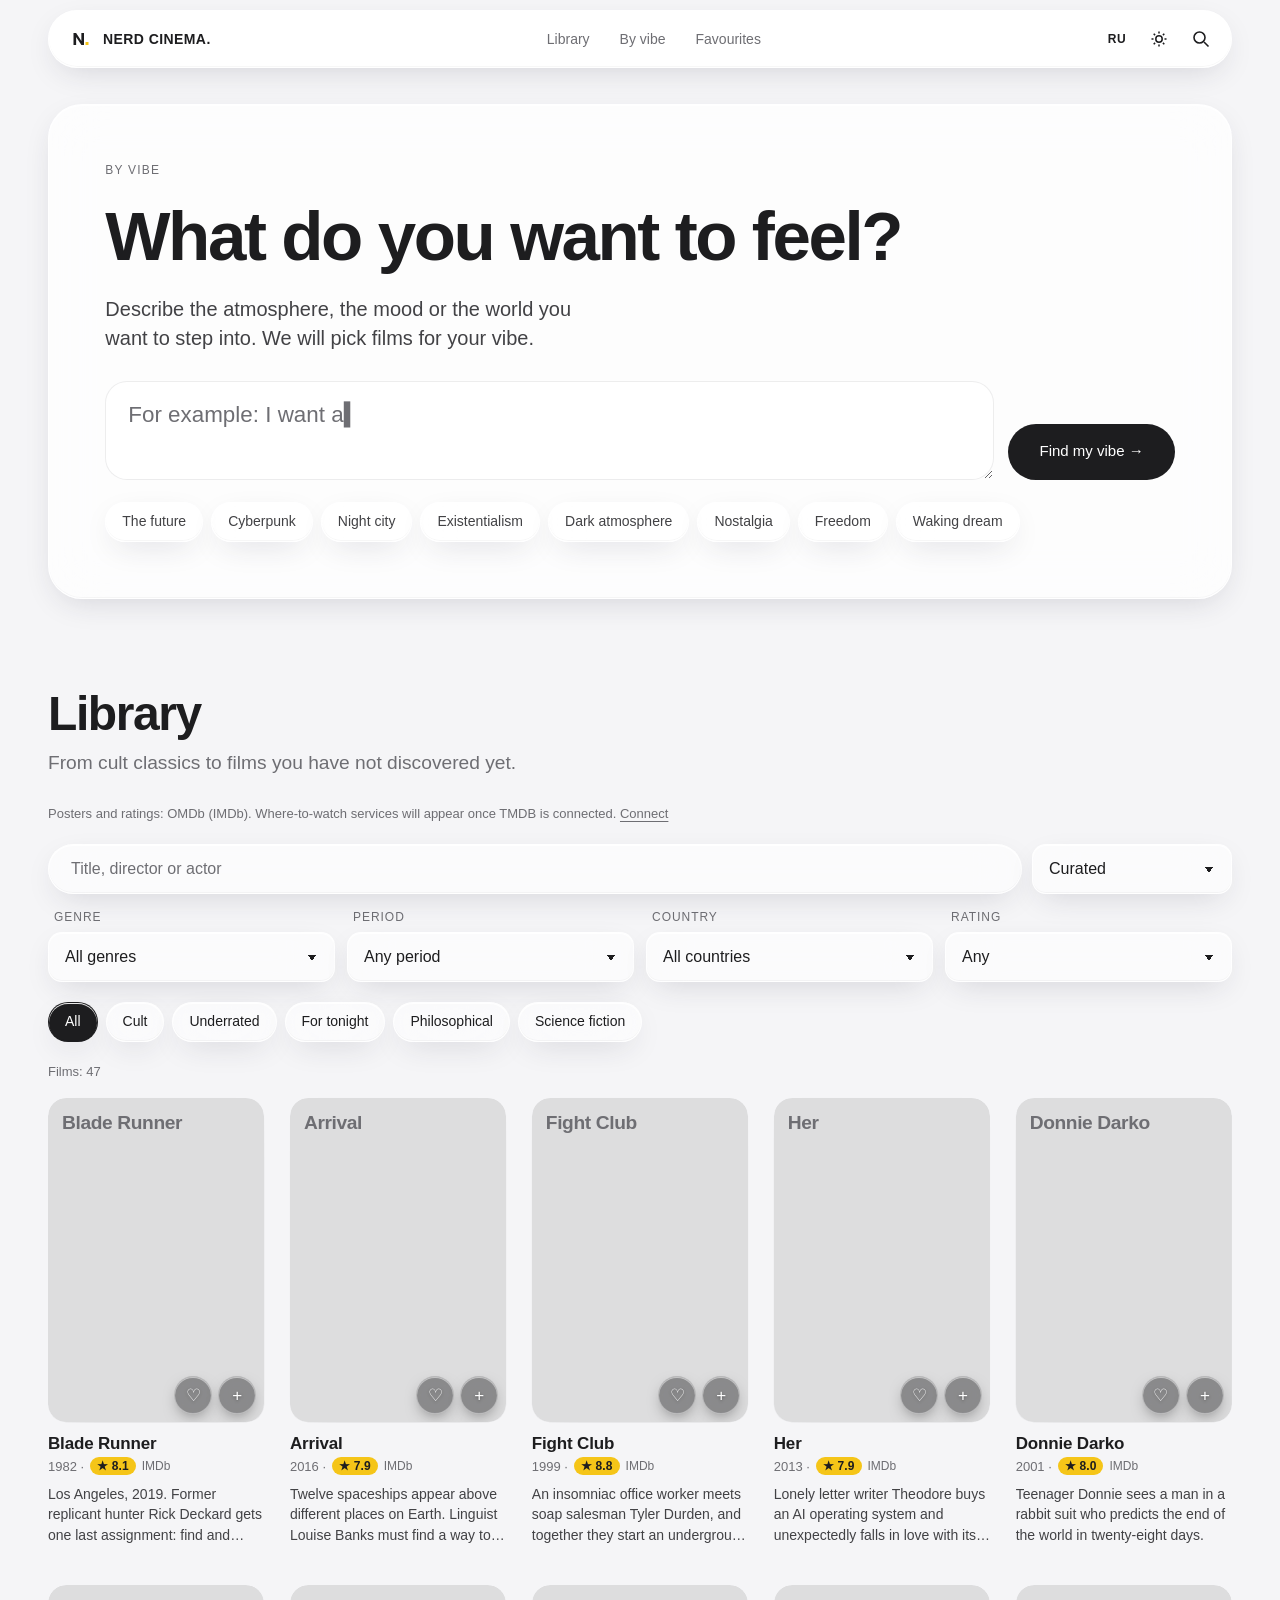
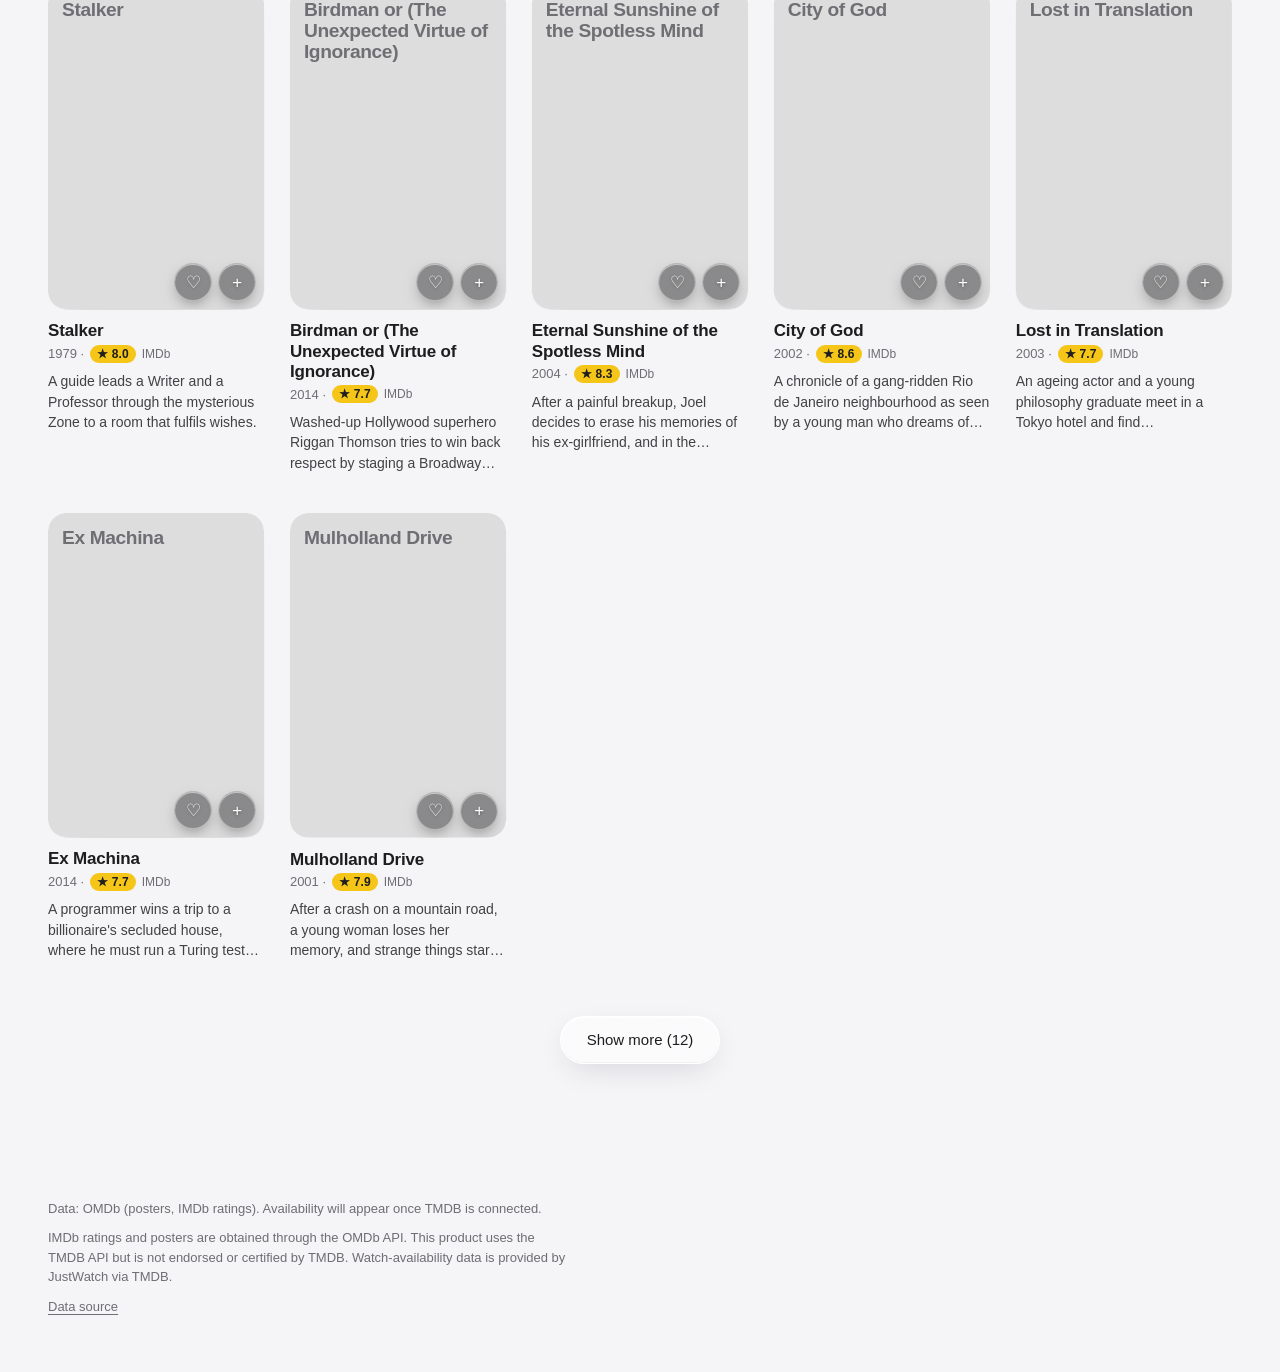
==== film/index.html @ f5983c2f "Liquid glass дизайн, английский язык, исправлена смена темы, убрано свечение кнопки Co-Authored-By: " ====
<!doctype html>
<html lang="ru">
<head>
  <meta charset="utf-8">
  <meta name="viewport" content="width=device-width, initial-scale=1">
  <title>NERD CINEMA. — библиотека фильмов и подбор по вайбу</title>
  <meta name="description" content="Каталог фильмов и подборки по настроению: опиши атмосферу — получи фильмы, которые её передают.">
  <meta name="theme-color" content="#fafaf8">
  <link rel="icon" href="assets/icons/favicon.svg" type="image/svg+xml">
  <link rel="icon" href="assets/icons/favicon-32.png" sizes="32x32" type="image/png">
  <link rel="apple-touch-icon" href="assets/icons/apple-touch-icon.png">
  <script>
  (function () {
    var t = null;
    try { t = localStorage.getItem("film:theme"); } catch (e) {}
    if (t !== "dark" && t !== "light") t = window.matchMedia && matchMedia("(prefers-color-scheme: dark)").matches ? "dark" : "light";
    document.documentElement.dataset.theme = t;
  })();
</script>
<link rel="stylesheet" href="assets/styles.css">
</head>
<body>
<a class="skip" href="#library" data-i18n>К библиотеке</a>

<header class="top">
  <div class="top-row">
    <a class="brand" href="#/" data-i18n-attr="aria-label" aria-label="На главную">
      <svg class="mark" viewBox="0 0 64 64" width="24" height="24" aria-hidden="true"><path fill="currentColor" d="M12 16h7v32h-7zM33 16h7v32h-7zM12 16h7l21 32h-7z"/><path class="dot" d="M44 40h8v8h-8z"/></svg>
      <span data-brand>NERD CINEMA.</span>
    </a>
    <nav class="nav" aria-label="Основная навигация" data-i18n-attr="aria-label">
      <a href="#/library" data-nav="library" data-i18n>Библиотека</a>
      <a href="#/vibe" data-nav="vibe" data-i18n>По вайбу</a>
      <a href="#/favorites" data-nav="favorites"><span data-i18n>Избранное</span><span class="count" id="nav-count" hidden></span></a>
    </nav>
    <div class="tools">
      <button class="icon-btn lang-btn" type="button" data-act="lang" id="lang-btn" aria-label="English" title="English">EN</button>
      <button class="icon-btn theme-btn" type="button" data-act="theme" aria-label="Переключить тему" title="Переключить тему">
        <svg class="sun" width="18" height="18" viewBox="0 0 18 18" fill="none" stroke="currentColor" stroke-width="1.5" aria-hidden="true"><circle cx="9" cy="9" r="3.2"/><path d="M9 1.5v2M9 14.5v2M1.5 9h2M14.5 9h2M3.7 3.7l1.4 1.4M12.9 12.9l1.4 1.4M3.7 14.3l1.4-1.4M12.9 5.1l1.4-1.4"/></svg>
        <svg class="moon" width="18" height="18" viewBox="0 0 18 18" fill="none" stroke="currentColor" stroke-width="1.5" aria-hidden="true"><path d="M15 10.5A6.5 6.5 0 1 1 7.5 3a5.2 5.2 0 0 0 7.5 7.5z"/></svg>
      </button>
      <button class="icon-btn search-btn" type="button" data-act="focus-search" aria-label="Поиск по названию" data-i18n-attr="aria-label">
        <svg width="18" height="18" viewBox="0 0 18 18" fill="none" stroke="currentColor" stroke-width="1.6" aria-hidden="true"><circle cx="7.5" cy="7.5" r="5.5"/><path d="M12 12l4.5 4.5"/></svg>
      </button>
    </div>
    <div class="progress" id="progress" aria-hidden="true"></div>
  </div>
</header>

<main id="main">
  <div id="view-home">
    <section class="wrap vibe-section" id="vibe" aria-labelledby="vibe-h">
      <div class="vibe-box">
        <p class="eyebrow" data-i18n>По вайбу</p>
        <h1 id="vibe-h" data-i18n>Что ты хочешь почувствовать?</h1>
        <p class="lead" data-i18n>Опиши атмосферу, настроение или мир, в который хочешь погрузиться. Мы подберём фильмы под твой вайб.</p>
        <form id="vibe-form" class="vibe-form">
          <label class="sr" for="vibe-input" data-i18n>Опиши свой вайб</label>
          <textarea id="vibe-input" rows="2" maxlength="400" data-i18n-attr="placeholder" placeholder="Например: хочу фильм с вайбом будущего, ночного города и одиночества..."></textarea>
          <button class="btn btn-primary" type="submit" data-i18n>Найти мой вайб →</button>
        </form>
        <ul class="tags" id="vibe-tags" aria-label="Примеры запросов" data-i18n-attr="aria-label">
          <li><button type="button" data-i18n>Будущее</button></li>
          <li><button type="button" data-i18n>Киберпанк</button></li>
          <li><button type="button" data-i18n>Ночной город</button></li>
          <li><button type="button" data-i18n>Экзистенциальность</button></li>
          <li><button type="button" data-i18n>Мрачная атмосфера</button></li>
          <li><button type="button" data-i18n>Ностальгия</button></li>
          <li><button type="button" data-i18n>Свобода</button></li>
          <li><button type="button" data-i18n>Сон наяву</button></li>
        </ul>
      </div>
      <div id="vibe-results" class="vibe-results" aria-live="polite"></div>
    </section>

    <section class="wrap library" id="library" aria-labelledby="lib-h">
      <header class="sec-head">
        <h2 id="lib-h" data-i18n>Библиотека</h2>
        <p class="sub" data-i18n>От культовой классики до фильмов, которые ты ещё не открыл.</p>
      </header>
      <p class="note" id="demo-note"></p>

      <div class="toolbar">
        <div class="field grow">
          <label class="sr" for="f-q" data-i18n>Поиск по названию</label>
          <input id="f-q" type="search" data-i18n-attr="placeholder" placeholder="Название, режиссёр или актёр" autocomplete="off">
        </div>
        <button class="btn btn-ghost filters-toggle" type="button" id="filters-toggle" aria-expanded="false" aria-controls="filters" data-i18n>Фильтры</button>
        <div class="field sort">
          <label class="sr" for="f-sort" data-i18n>Сортировка</label>
          <select id="f-sort">
            <option value="default" data-i18n>Подборка</option>
            <option value="pop" data-i18n>По популярности</option>
            <option value="rating" data-i18n>По рейтингу</option>
            <option value="year-desc" data-i18n>Новее сначала</option>
            <option value="year-asc" data-i18n>Старше сначала</option>
          </select>
        </div>
      </div>

      <div class="filters" id="filters">
        <div class="field"><label for="f-genre" data-i18n>Жанр</label><select id="f-genre"></select></div>
        <div class="field"><label for="f-period" data-i18n>Период</label><select id="f-period"></select></div>
        <div class="field"><label for="f-country" data-i18n>Страна</label><select id="f-country"></select></div>
        <div class="field"><label for="f-rating" data-i18n>Рейтинг</label><select id="f-rating"></select></div>
      </div>

      <ul class="chips" id="cats" aria-label="Быстрые категории" data-i18n-attr="aria-label"></ul>

      <p class="count-line" id="count-line" aria-live="polite"></p>
      <div class="grid" id="grid"></div>
      <div class="more"><button class="btn btn-ghost" type="button" id="more" hidden>Показать ещё</button></div>

      <div id="ext" hidden>
        <h3 class="ext-h" data-i18n>Ещё из TMDB</h3>
        <div class="grid" id="ext-grid"></div>
      </div>
    </section>
  </div>

  <section class="wrap favorites" id="view-fav" hidden aria-labelledby="fav-h">
    <header class="sec-head">
      <h2 id="fav-h" data-i18n>Избранное</h2>
      <p class="sub" data-i18n>Всё, что ты сохранил. Данные хранятся только в этом браузере.</p>
    </header>
    <div class="tabs" role="tablist" aria-label="Списки" data-i18n-attr="aria-label">
      <button role="tab" id="tab-fav" aria-selected="true" data-tab="fav"><span data-i18n>Избранное</span> <span id="n-fav">0</span></button>
      <button role="tab" id="tab-later" aria-selected="false" data-tab="later"><span data-i18n>Посмотреть позже</span> <span id="n-later">0</span></button>
    </div>
    <div class="grid" id="fav-grid" role="tabpanel"></div>
  </section>
</main>

<footer class="foot">
  <div class="wrap foot-row">
    <p id="foot-status"></p>
    <p class="tmdb-note" data-i18n>Рейтинги IMDb и постеры получены через OMDb API. Этот продукт использует TMDB API, но не одобрен и не сертифицирован TMDB. Данные о доступности просмотра предоставлены JustWatch через TMDB.</p>
    <p><button class="link" type="button" data-act="open-settings" data-i18n>Источник данных</button></p>
  </div>
</footer>

<dialog id="film-dialog" class="film-dialog" aria-labelledby="film-title"></dialog>

<dialog id="settings-dialog" class="settings-dialog" aria-labelledby="set-h">
  <form method="dialog" class="settings" id="settings-form">
    <button class="close" value="cancel" aria-label="Закрыть" data-i18n-attr="aria-label">×</button>
    <h2 id="set-h" data-i18n>Источник данных</h2>
    <p class="status" id="set-status"></p>
    <p data-i18n>Постеры, рейтинги IMDb и актёры уже встроены в каталог (источник — OMDb) и работают без ключа. TMDB нужен для раздела «Где посмотреть» и свежих описаний; без него вместо сервисов просмотра показывается «Информация о доступности сейчас не найдена».</p>
    <p data-i18n>Чтобы подключить TMDB, вставь свой бесплатный ключ (API Read Access Token или API Key) из <a href="https://www.themoviedb.org/settings/api" target="_blank" rel="noopener">настроек TMDB</a>. Ключ сохраняется только в localStorage этого браузера и отправляется только на api.themoviedb.org.</p>
    <label for="key-input" data-i18n>Ключ TMDB</label>
    <input id="key-input" type="password" autocomplete="off" spellcheck="false" data-i18n-attr="placeholder" placeholder="eyJ… или 32 символа">
    <p class="error" id="set-error" role="alert"></p>
    <div class="row">
      <button class="btn btn-primary" type="submit" value="save" id="key-save" data-i18n>Подключить</button>
      <button class="btn btn-ghost" type="button" id="key-clear" data-i18n>Отключить</button>
    </div>
  </form>
</dialog>

<script src="assets/i18n.js"></script>
<script src="assets/config.js"></script>
<script src="assets/data.js"></script>
<script src="assets/data.en.js"></script>
<script src="assets/people.js"></script>
<script src="assets/vibe.js"></script>
<script src="assets/tmdb.js"></script>
<script src="assets/app.js"></script>
</body>
</html>
---- film/assets/styles.css ----
/* NERD CINEMA. — минимализм в духе Apple и «жидкое стекло»: полупрозрачные поверхности, размытие фона, тонкие блики по краю. */
:root{
  color-scheme:light;
  --bg:#f5f5f7; --ink:#1d1d1f; --ink2:#424245; --mute:#6e6e73; --line:rgba(0,0,0,.1); --soft:rgba(0,0,0,.05);
  --accent:#f5c518; --on-accent:#1d1d1f;
  --glass:rgba(255,255,255,.58); --glass-strong:rgba(255,255,255,.74); --glass-edge:rgba(255,255,255,.8); --glass-line:rgba(0,0,0,.07);
  --glass-shadow:0 1px 0 rgba(255,255,255,.9) inset,0 -1px 0 rgba(0,0,0,.03) inset,0 10px 32px -10px rgba(40,40,60,.18);
  --field:rgba(255,255,255,.6); --seg-on:#fff; --seg-shadow:0 1px 3px rgba(0,0,0,.14),0 0 0 .5px rgba(0,0,0,.04);
  --bar:rgba(255,255,255,.97); --btn-bg:#1d1d1f; --btn-ink:#fff; --err:#c4271c; --veil:rgba(20,20,30,.38); --spot:rgba(255,255,255,.75);
  --orb1:rgba(255,205,140,.55); --orb2:rgba(150,190,255,.5); --orb3:rgba(255,170,205,.38);
  --blur:26px; --rp:18px; --rc:14px;
  --max:1360px; --gut:clamp(16px,4vw,48px);
  --font:-apple-system,BlinkMacSystemFont,"SF Pro Display","SF Pro Text","Helvetica Neue","Segoe UI",Roboto,Inter,Arial,sans-serif;
}
:root[data-theme="dark"]{
  color-scheme:dark;
  --bg:#09090b; --ink:#f5f5f7; --ink2:#d2d2d7; --mute:#9a9aa1; --line:rgba(255,255,255,.14); --soft:rgba(255,255,255,.07);
  --glass:rgba(255,255,255,.07); --glass-strong:rgba(255,255,255,.1); --glass-edge:rgba(255,255,255,.2); --glass-line:rgba(255,255,255,.1);
  --glass-shadow:0 1px 0 rgba(255,255,255,.16) inset,0 -1px 0 rgba(255,255,255,.03) inset,0 14px 40px -12px rgba(0,0,0,.7);
  --field:rgba(255,255,255,.07); --seg-on:rgba(255,255,255,.2); --seg-shadow:0 1px 3px rgba(0,0,0,.4);
  --bar:rgba(24,24,28,.97); --btn-bg:#f5f5f7; --btn-ink:#1d1d1f; --err:#ff8a80; --veil:rgba(0,0,0,.55); --spot:rgba(255,255,255,.14);
  --orb1:rgba(120,80,170,.42); --orb2:rgba(40,100,170,.38); --orb3:rgba(170,90,70,.26);
}
[hidden]{display:none!important}
*{box-sizing:border-box}
html{background:var(--bg);-webkit-text-size-adjust:100%;scroll-padding-top:96px}
html.lock{overflow:hidden}
body{margin:0;color:var(--ink);background:var(--bg);font:400 16px/1.5 var(--font);-webkit-font-smoothing:antialiased;min-height:100vh}
/* мягкий свет за стеклом */
body::before{content:"";position:fixed;inset:-25% -15%;z-index:-1;pointer-events:none;will-change:transform;
  background:radial-gradient(38% 34% at 18% 22%,var(--orb1),transparent 70%),radial-gradient(34% 32% at 82% 16%,var(--orb2),transparent 70%),radial-gradient(40% 36% at 68% 84%,var(--orb3),transparent 70%);
  animation:drift 44s ease-in-out infinite alternate}
@keyframes drift{from{transform:translate3d(-2%,-1%,0) scale(1)}to{transform:translate3d(3%,2%,0) scale(1.08)}}
a{color:inherit}
img{display:block;max-width:100%}
h1,h2,h3,p,ul{margin:0}
ul{padding:0;list-style:none}
button,input,select,textarea{font:inherit;color:inherit}
button{cursor:pointer}
:focus-visible{outline:2px solid var(--ink);outline-offset:3px;border-radius:6px}
.sr{position:absolute;width:1px;height:1px;overflow:hidden;clip:rect(0 0 0 0);white-space:nowrap}
.skip{position:absolute;left:-999px;top:8px;background:var(--btn-bg);color:var(--btn-ink);padding:8px 14px;border-radius:99px;z-index:100}
.skip:focus{left:8px}
.wrap{max-width:var(--max);margin:0 auto;padding:0 var(--gut)}
.mute{color:var(--mute)}
.small{font-size:13px}

/* ---------- стекло ---------- */
.top-row,.vibe-box,.btn-ghost,.tags button,.chips button,.tabs,.field select,.field input,.vibe-form textarea,.qbtn,.film-dialog,.settings-dialog,.icon-btn:hover,.close,.filters-toggle{
  -webkit-backdrop-filter:blur(var(--blur)) saturate(180%);backdrop-filter:blur(var(--blur)) saturate(180%)}
@supports not ((backdrop-filter:blur(1px)) or (-webkit-backdrop-filter:blur(1px))){
  :root{--glass:rgba(255,255,255,.92);--glass-strong:rgba(255,255,255,.96);--field:rgba(255,255,255,.95)}
  :root[data-theme="dark"]{--glass:rgba(40,40,46,.94);--glass-strong:rgba(44,44,50,.96);--field:rgba(40,40,46,.95)}
}

/* ---------- шапка ---------- */
.top{position:sticky;top:10px;z-index:30;padding:0 var(--gut);margin-top:10px}
.top::before{content:"";position:fixed;left:0;right:0;top:0;height:10px;background:var(--bg);z-index:-1;pointer-events:none}
.top-row{position:relative;max-width:var(--max);margin:0 auto;display:flex;align-items:center;gap:8px;min-height:56px;padding:6px 10px 6px 20px;border-radius:30px;background:var(--bar);border:1px solid var(--glass-edge);box-shadow:var(--glass-shadow)}
.brand{display:inline-flex;align-items:center;gap:10px;min-height:44px;font-weight:600;letter-spacing:.03em;font-size:14px;text-decoration:none;white-space:nowrap}
.mark{flex:none}
.mark .dot{fill:var(--accent)}
.nav{display:flex;gap:2px;margin:0 auto}
.nav a{font-size:14px;text-decoration:none;color:var(--mute);padding:0 14px;min-height:38px;display:inline-flex;align-items:center;gap:6px;border-radius:99px;transition:background .25s,color .25s}
.nav a:hover{color:var(--ink);background:var(--soft)}
.nav a[aria-current]{color:var(--ink);background:var(--seg-on);box-shadow:var(--seg-shadow)}
.count{font-size:11px;background:var(--accent);color:var(--on-accent);border-radius:99px;padding:0 6px;line-height:16px;font-weight:700}
.tools{display:flex;align-items:center;gap:2px}
.icon-btn{background:transparent;border:0;width:40px;height:40px;border-radius:50%;display:grid;place-items:center;color:var(--ink);transition:background .25s,transform .35s cubic-bezier(.16,.84,.24,1)}
.icon-btn:hover{background:var(--soft)}
.icon-btn:active{transform:scale(.92)}
.lang-btn{font-size:12px;font-weight:600;letter-spacing:.04em}
.theme-btn .moon{display:none}
:root[data-theme="dark"] .theme-btn .sun{display:none}
:root[data-theme="dark"] .theme-btn .moon{display:block}
.progress{position:absolute;left:24px;right:24px;bottom:2px;height:2px;border-radius:2px;background:var(--accent);transform:scaleX(0);transform-origin:0 50%;pointer-events:none}
@media (max-width:700px){
  html{scroll-padding-top:150px}
  .top-row{flex-wrap:wrap;border-radius:26px;padding:4px 8px 6px 16px;row-gap:0}
  .tools{margin-left:auto}
  .nav{order:3;width:100%;margin:0;justify-content:space-between;gap:0}
  .nav a{flex:1;justify-content:center;padding:0 6px;font-size:13.5px}
}

/* ---------- типографика ---------- */
.eyebrow{font-size:12px;letter-spacing:.1em;text-transform:uppercase;color:var(--mute);font-weight:500}
h1{font-size:clamp(2.2rem,5.4vw,4.4rem);line-height:1.04;font-weight:650;letter-spacing:-.035em}
h2{font-size:clamp(1.8rem,4vw,3rem);line-height:1.06;font-weight:650;letter-spacing:-.03em}
h3{font-size:12px;letter-spacing:.1em;text-transform:uppercase;font-weight:600;color:var(--mute)}
.lead{font-size:clamp(1rem,1.6vw,1.25rem);max-width:46ch;line-height:1.45;color:var(--ink2)}

/* ---------- кнопки ---------- */
.btn{display:inline-flex;align-items:center;justify-content:center;min-height:48px;padding:0 26px;background:var(--btn-bg);color:var(--btn-ink);border:1px solid transparent;border-radius:99px;text-decoration:none;font-size:15px;font-weight:500;transition:transform .35s cubic-bezier(.16,.84,.24,1),background .25s,opacity .25s}
.btn:hover{transform:scale(1.025)}
.btn:active{transform:scale(.97)}
.btn-ghost{background:var(--glass);color:var(--ink);border-color:var(--glass-edge);box-shadow:var(--glass-shadow)}
.btn-ghost:hover{background:var(--glass-strong)}
.btn:disabled{opacity:.5;cursor:default;transform:none}
.link{background:none;border:0;padding:12px 4px;margin:-12px -4px;text-decoration:underline;text-underline-offset:3px;color:inherit}

/* ---------- плашка поиска по вайбу ---------- */
.vibe-section{padding-top:clamp(18px,3vw,36px)}
.vibe-box{position:relative;overflow:hidden;display:grid;gap:clamp(14px,2vw,22px);padding:clamp(26px,4.4vw,64px);border-radius:34px;background:var(--glass-strong);border:1px solid var(--glass-edge);box-shadow:var(--glass-shadow)}
.vibe-box>*{position:relative;z-index:1}
.vibe-box::before{content:"";position:absolute;inset:0;z-index:0;pointer-events:none;opacity:0;transition:opacity .6s;background:radial-gradient(480px circle at var(--mx,70%) var(--my,30%),var(--spot),transparent 62%)}
.vibe-box:hover::before{opacity:1}
.vibe-form{display:grid;grid-template-columns:1fr auto;gap:14px;align-items:stretch;margin-top:6px}
.vibe-form textarea{width:100%;background:var(--field);border:1px solid var(--glass-line);border-radius:22px;font-size:clamp(1.05rem,2vw,1.4rem);line-height:1.35;padding:18px 22px;resize:vertical;min-height:88px;transition:border-color .3s,box-shadow .3s,background .3s}
.vibe-form textarea::placeholder{color:var(--mute)}
.vibe-form textarea:focus{outline:0;border-color:var(--ink);box-shadow:0 0 0 4px var(--soft)}
.vibe-form .btn{min-height:56px;white-space:nowrap;align-self:end;padding:0 30px}
.tags{display:flex;flex-wrap:wrap;gap:8px}
.tags button{background:var(--glass);border:1px solid var(--glass-edge);border-radius:99px;padding:0 16px;min-height:40px;font-size:14px;color:var(--ink2);box-shadow:var(--glass-shadow);transition:transform .3s cubic-bezier(.16,.84,.24,1),background .25s,color .25s}
.tags button:hover{transform:translateY(-2px);background:var(--glass-strong);color:var(--ink)}
.tags button:active{transform:scale(.96)}
@media (max-width:720px){.vibe-form{grid-template-columns:1fr}.vibe-form .btn{width:100%;align-self:stretch}.vibe-form textarea{min-height:112px}}

.vibe-results:not(:empty){padding:clamp(32px,5vw,64px) 0 0;animation:rise .6s cubic-bezier(.16,.84,.24,1)}
.vibe-head{display:grid;gap:12px;margin-bottom:28px}
.logic{font-size:13px;color:var(--mute);max-width:70ch}
.vibe-actions{display:flex;gap:12px;flex-wrap:wrap;margin-top:34px}
.reason{margin-top:10px;padding-top:10px;border-top:1px solid var(--line);font-size:13px;line-height:1.45;color:var(--ink2)}
.reason-k{color:var(--mute);margin-bottom:4px}
.reason b{font-weight:500;color:var(--ink)}
.reason b.strong{font-weight:650;box-shadow:inset 0 -.4em 0 color-mix(in srgb,var(--accent) 55%,transparent)}
@keyframes rise{from{opacity:0;transform:translateY(8px)}to{opacity:1;transform:none}}

/* ---------- библиотека ---------- */
.library,.favorites{padding-top:clamp(44px,7vw,96px);padding-bottom:clamp(48px,8vw,112px)}
.sec-head{display:grid;gap:10px;margin-bottom:26px}
.sub{color:var(--mute);font-size:clamp(1rem,1.6vw,1.2rem)}
.note{font-size:13px;color:var(--mute);margin-bottom:20px}
.toolbar{display:flex;gap:10px;align-items:end;flex-wrap:wrap}
.field{display:grid;gap:6px;min-width:0}
.field label{font-size:12px;letter-spacing:.08em;text-transform:uppercase;color:var(--mute);padding-left:6px}
.field.grow{flex:1 1 280px}
.field input,.field select{width:100%;height:50px;background:var(--field);border:1px solid var(--glass-edge);border-radius:var(--rc);padding:0 16px;appearance:none;-webkit-appearance:none;box-shadow:var(--glass-shadow);transition:border-color .25s,box-shadow .25s}
.field input[type=search]{border-radius:99px;padding:0 22px}
.field input:focus,.field select:focus{outline:0;border-color:var(--ink)}
.field select{background-image:linear-gradient(45deg,transparent 50%,var(--ink) 50%),linear-gradient(135deg,var(--ink) 50%,transparent 50%);background-position:calc(100% - 22px) 22px,calc(100% - 17px) 22px;background-size:5px 5px;background-repeat:no-repeat;padding-right:40px}
.field select:disabled{color:var(--mute);opacity:.6}
.field input::placeholder{color:var(--mute)}
.field select option{color:#1d1d1f;background:#fff}
.sort{width:200px}
.filters{display:grid;grid-template-columns:repeat(4,1fr);gap:12px;margin-top:14px}
.filters-toggle{display:none;min-height:50px}
.chips{display:flex;flex-wrap:wrap;gap:8px;margin:20px 0 8px}
.chips button{background:var(--glass);border:1px solid var(--glass-edge);border-radius:99px;min-height:40px;padding:0 16px;font-size:14px;box-shadow:var(--glass-shadow);transition:background .25s,color .25s,transform .3s cubic-bezier(.16,.84,.24,1)}
.chips button:hover{background:var(--glass-strong);transform:translateY(-1px)}
.chips button[aria-pressed=true]{background:var(--btn-bg);color:var(--btn-ink);border-color:transparent}
.count-line{font-size:13px;color:var(--mute);margin:20px 0 16px;min-height:20px}
@media (max-width:900px){.filters{grid-template-columns:repeat(2,1fr)}}
@media (max-width:640px){
  .filters-toggle{display:inline-flex}
  .filters{display:none}
  .filters.open{display:grid}
  .sort{width:100%;flex:1 1 140px}
  .toolbar .grow{flex-basis:100%}
  .filters-toggle{flex:1 1 120px}
}

/* ---------- сетка и карточка ---------- */
.grid{display:grid;grid-template-columns:repeat(auto-fill,minmax(210px,1fr));gap:40px clamp(16px,2vw,28px)}
@media (max-width:640px){.grid{grid-template-columns:repeat(2,1fr);gap:30px 14px}}
@media (min-width:1700px){.grid{grid-template-columns:repeat(auto-fill,minmax(240px,1fr))}}
.vibe-grid{grid-template-columns:repeat(auto-fill,minmax(250px,1fr))}
@media (max-width:640px){
  .vibe-grid{grid-template-columns:1fr;gap:28px}
  .vibe-grid .card{display:grid;grid-template-columns:112px 1fr;column-gap:14px;align-items:start}
  .vibe-grid .poster-wrap{grid-column:1;grid-row:1/span 5;align-self:start}
  .vibe-grid .card>:not(.poster-wrap){grid-column:2}
  .vibe-grid .card-title{margin-top:0}
  .vibe-grid .qbtn{width:30px;height:30px;font-size:14px}
  .vibe-grid .quick{right:6px;bottom:6px;gap:4px}
}
.card{display:flex;flex-direction:column;min-width:0}
.poster-wrap{position:relative;border-radius:var(--rp);overflow:hidden;box-shadow:0 14px 34px -16px rgba(0,0,0,.45);transition:transform .5s cubic-bezier(.16,.84,.24,1),box-shadow .4s}
.poster{display:block;position:relative;aspect-ratio:2/3;background:var(--soft);overflow:hidden;border-radius:var(--rp);text-decoration:none}
.poster img{width:100%;height:100%;object-fit:cover}
.poster::after{content:"";position:absolute;inset:0;pointer-events:none;opacity:0;transition:opacity .35s;background:radial-gradient(circle at var(--sx,50%) var(--sy,50%),rgba(255,255,255,.3),transparent 52%)}
.poster:focus-visible{outline:3px solid var(--accent);outline-offset:-3px;box-shadow:inset 0 0 0 6px rgba(0,0,0,.5)}
.poster-wrap.tilt{transform:perspective(800px) rotateX(var(--rx,0deg)) rotateY(var(--ry,0deg)) scale(1.025);transition:transform .12s linear;z-index:2;box-shadow:0 26px 50px -20px rgba(0,0,0,.55)}
.poster-wrap.tilt .poster::after{opacity:1}
.ph{display:flex;flex-direction:column;justify-content:space-between;width:100%;height:100%;aspect-ratio:2/3;padding:14px;background:var(--soft);border-radius:var(--rp);color:var(--ink)}
.ph-t{color:var(--mute);font-size:clamp(.95rem,1.8vw,1.2rem);font-weight:600;letter-spacing:-.02em;line-height:1.1;word-break:break-word}
.ph-y{font-size:12px;color:var(--mute);letter-spacing:.1em}
.quick{position:absolute;right:8px;bottom:8px;display:flex;gap:6px}
.qbtn{width:38px;height:38px;border-radius:50%;background:rgba(24,24,28,.42);border:1px solid rgba(255,255,255,.38);color:#fff;font-size:17px;line-height:1;display:grid;place-items:center;box-shadow:0 1px 0 rgba(255,255,255,.5) inset,0 6px 16px -6px rgba(0,0,0,.5);text-shadow:0 1px 3px rgba(0,0,0,.35);transition:background .25s,transform .35s cubic-bezier(.16,.84,.24,1)}
.qbtn:hover{background:rgba(24,24,28,.62);transform:scale(1.08)}
.qbtn:active{transform:scale(.92)}
.qbtn[aria-pressed=true]{background:var(--accent);border-color:rgba(255,255,255,.7);color:var(--on-accent);text-shadow:none}
.qbtn:focus-visible{outline-offset:2px;outline-color:#fff;border-radius:50%}
.card-title{margin-top:12px;font-size:17px;line-height:1.2;font-weight:600;letter-spacing:-.01em;text-transform:none;color:var(--ink)}
.card-title a{text-decoration:none;background:linear-gradient(currentColor,currentColor) 0 100%/0 1px no-repeat;transition:background-size .3s}
.card-title a:hover{background-size:100% 1px}
.meta{display:flex;align-items:center;flex-wrap:wrap;gap:0 6px;font-size:13px;color:var(--mute);margin-top:2px}
.rt{display:inline-block;background:var(--accent);color:var(--on-accent);font-weight:700;font-size:12px;line-height:1;padding:3px 7px;border-radius:99px;letter-spacing:.01em}
.rt.big{font-size:20px;padding:6px 13px}
.src{font-size:12px;color:var(--mute)}
.desc{font-size:14px;margin-top:8px;line-height:1.45;display:-webkit-box;-webkit-line-clamp:3;-webkit-box-orient:vertical;overflow:hidden;color:var(--ink2)}
.cast{font-size:13px;margin-top:6px}
.avail{font-size:12px;margin-top:8px;color:var(--mute)}
.card .reason{margin-top:auto;padding-top:10px}
.card .desc + .reason{margin-top:12px}
.more{display:flex;justify-content:center;margin-top:56px}
.empty{color:var(--mute);grid-column:1/-1}
.empty-act{grid-column:1/-1}
.empty.big{padding:clamp(40px,8vw,96px) 0;display:grid;gap:12px;justify-items:start}
.empty-h{font-size:clamp(1.4rem,3vw,2rem);color:var(--ink);letter-spacing:-.02em;font-weight:600}
.ext-h{margin:72px 0 24px;padding-top:24px;border-top:1px solid var(--line)}

/* сегментированный переключатель */
.tabs{display:inline-flex;gap:2px;padding:4px;border-radius:99px;background:var(--glass);border:1px solid var(--glass-edge);box-shadow:var(--glass-shadow);margin-bottom:32px;flex-wrap:wrap;max-width:100%}
.tabs button{background:none;border:0;padding:0 18px;min-height:40px;color:var(--mute);border-radius:99px;transition:background .25s,color .25s}
.tabs button[aria-selected=true]{color:var(--ink);background:var(--seg-on);box-shadow:var(--seg-shadow)}
.tabs span{font-size:12px;margin-left:4px}

/* ---------- подвал ---------- */
.foot{padding:32px 0 56px;font-size:13px;color:var(--mute)}
.foot-row{display:grid;gap:10px;max-width:var(--max)}
.foot-row p{max-width:72ch}

/* ---------- окна ---------- */
dialog{border:0;padding:0;color:var(--ink)}
dialog::backdrop{background:var(--veil);-webkit-backdrop-filter:blur(10px);backdrop-filter:blur(10px)}
.film-dialog,.settings-dialog{background:var(--glass-strong);border:1px solid var(--glass-edge);box-shadow:0 40px 90px -30px rgba(0,0,0,.55),0 1px 0 rgba(255,255,255,.5) inset}
.film-dialog{width:min(1040px,calc(100% - 32px));max-width:none;max-height:calc(100dvh - 48px);margin:auto;overflow:auto;border-radius:34px;-webkit-backdrop-filter:blur(44px) saturate(190%);backdrop-filter:blur(44px) saturate(190%)}
.film{display:grid;grid-template-columns:minmax(0,320px) 1fr;gap:clamp(24px,4vw,56px);padding:clamp(20px,4vw,48px);position:relative}
.close{position:absolute;top:14px;right:14px;width:38px;height:38px;border-radius:50%;background:var(--glass);border:1px solid var(--glass-edge);font-size:22px;line-height:1;display:grid;place-items:center;z-index:2;box-shadow:var(--glass-shadow);transition:transform .3s cubic-bezier(.16,.84,.24,1),background .25s}
.close:focus-visible{outline-offset:2px;border-radius:50%}
.close:hover{background:var(--glass-strong);transform:rotate(90deg)}
.film-poster{align-self:start;position:sticky;top:0}
.poster-static{aspect-ratio:2/3;background:var(--soft);border-radius:24px;overflow:hidden;box-shadow:0 24px 50px -20px rgba(0,0,0,.5)}
.poster-static img{width:100%;height:100%;object-fit:cover}
.poster-static .ph{border-radius:24px}
.film-body{display:grid;gap:12px;align-content:start;min-width:0}
.film-body h2{font-size:clamp(1.8rem,4vw,3rem);padding-right:48px}
.film-body h3{margin-top:28px;padding-top:18px;border-top:1px solid var(--line)}
.orig{color:var(--mute);font-size:15px}
.orig:empty{display:none}
.facts{font-size:14px;color:var(--ink2)}
.rate{font-size:14px;margin-top:4px;display:flex;align-items:center;flex-wrap:wrap;gap:4px 10px}
.rate b{font-weight:700}
.actions{display:flex;gap:10px;flex-wrap:wrap;margin-top:8px}
.actions .btn{min-height:44px;padding:0 20px;font-size:14px}
.actions .btn[aria-pressed=true]{background:var(--btn-bg);color:var(--btn-ink)}
.tags-dark button{background:var(--glass);box-shadow:var(--glass-shadow)}
.film-body p{max-width:62ch}
.watch{display:grid;gap:14px}
.region{display:flex;align-items:center;gap:10px;font-size:13px;color:var(--mute)}
.region select{height:40px;width:auto;min-width:170px;color:var(--ink);background-color:var(--field);border:1px solid var(--glass-edge);border-radius:99px;padding:0 36px 0 16px;appearance:none;-webkit-appearance:none;background-image:linear-gradient(45deg,transparent 50%,var(--ink) 50%),linear-gradient(135deg,var(--ink) 50%,transparent 50%);background-position:calc(100% - 20px) 17px,calc(100% - 15px) 17px;background-size:5px 5px;background-repeat:no-repeat}
.wgroup{display:grid;gap:6px}
.wk{font-size:12px;letter-spacing:.08em;text-transform:uppercase;color:var(--mute)}
.wgroup ul{display:flex;flex-wrap:wrap;gap:8px}
.wgroup a{display:inline-block;padding:9px 16px;border-radius:99px;background:var(--glass);border:1px solid var(--glass-edge);box-shadow:var(--glass-shadow);text-decoration:none;font-size:14px;transition:background .25s,transform .3s}
.wgroup a:hover{background:var(--glass-strong);transform:translateY(-1px)}
.similar{display:grid;grid-template-columns:repeat(auto-fill,minmax(110px,1fr));gap:16px}
.similar a{display:grid;gap:4px;text-decoration:none}
.sim-p{display:block;aspect-ratio:2/3;background:var(--soft);overflow:hidden;border-radius:14px}
.sim-p img{width:100%;height:100%;object-fit:cover}
.sim-p .ph{padding:8px;border-radius:14px}
.sim-p .ph-t{font-size:12px}
.sim-t{font-size:13px;line-height:1.2;font-weight:600}
.sim-y{font-size:12px;color:var(--mute)}
@media (max-width:760px){
  .film-dialog{width:100%;max-width:none;max-height:none;height:100dvh;margin:0;border:0;border-radius:0}
  .film{grid-template-columns:1fr;padding-top:60px}
  .film-poster{position:static;max-width:240px}
}

.settings-dialog{width:min(520px,calc(100% - 32px));margin:auto;border-radius:30px;-webkit-backdrop-filter:blur(44px) saturate(190%);backdrop-filter:blur(44px) saturate(190%)}
.settings{display:grid;gap:14px;padding:34px;position:relative;font-size:14px;color:var(--ink2)}
.settings h2{font-size:1.8rem;color:var(--ink)}
.settings label{font-size:12px;letter-spacing:.08em;text-transform:uppercase;color:var(--mute)}
.settings input{height:50px;border:1px solid var(--glass-edge);background:var(--field);border-radius:16px;padding:0 16px;width:100%}
.settings input:focus{outline:0;border-color:var(--ink)}
.settings .row{display:flex;gap:10px;flex-wrap:wrap}
.settings .status{font-weight:600;color:var(--ink)}
.error{color:var(--err);min-height:1em}

/* ---------- движение ---------- */
.progress{will-change:transform}
.split .w{display:inline-block;overflow:hidden;vertical-align:top;padding:0 .04em .14em;margin:0 -.04em -.14em}
.split .w>span{display:inline-block}
.js-anim .split .w>span{transform:translateY(112%);transition:transform .9s cubic-bezier(.16,.84,.24,1) calc(var(--i,0)*80ms + 120ms)}
.js-anim .split.in .w>span{transform:none}
.js-anim .split.instant .w>span{transition:none}
.js-anim .sec-head{opacity:0;transform:translateY(14px);transition:opacity .7s ease,transform .8s cubic-bezier(.16,.84,.24,1)}
.js-anim .sec-head.in{opacity:1;transform:none}
.js-anim .card{opacity:0;transform:translateY(22px)}
.js-anim .card.seen{opacity:1;transform:none;transition:opacity .7s ease calc(var(--i,0)*70ms),transform .8s cubic-bezier(.16,.84,.24,1) calc(var(--i,0)*70ms)}
.js-anim .card .poster-wrap{clip-path:inset(0 0 100% 0 round var(--rp))}
.js-anim .card.seen .poster-wrap{clip-path:inset(0 0 0 0 round var(--rp));transition:clip-path 1s cubic-bezier(.7,0,.15,1) calc(var(--i,0)*70ms + 150ms),transform .5s cubic-bezier(.16,.84,.24,1),box-shadow .4s}
.js-anim .card .poster-img{transform:scale(1.14)}
.js-anim .card.seen .poster-img{transform:none;transition:transform 1.3s cubic-bezier(.16,.84,.24,1) calc(var(--i,0)*70ms + 150ms)}
.js-anim .card .meta,.js-anim .card .desc,.js-anim .card .reason,.js-anim .card .card-title{opacity:0;transform:translateY(8px)}
.js-anim .card.seen .meta,.js-anim .card.seen .desc,.js-anim .card.seen .reason,.js-anim .card.seen .card-title{opacity:1;transform:none;transition:opacity .6s ease,transform .7s cubic-bezier(.16,.84,.24,1);transition-delay:calc(var(--i,0)*70ms + 450ms)}
.qbtn.pop,.actions .btn.pop{animation:pop .55s cubic-bezier(.2,1.6,.4,1)}
@keyframes pop{0%{transform:scale(1)}35%{transform:scale(1.35)}100%{transform:scale(1)}}
.film-dialog[open]{animation:dlg .55s cubic-bezier(.16,.84,.24,1)}
.film-dialog[open]::backdrop{animation:fade .4s ease}
@keyframes dlg{from{opacity:0;transform:translateY(28px) scale(.985)}to{opacity:1;transform:none}}
@keyframes fade{from{opacity:0}to{opacity:1}}
.film-dialog[open] .poster-static{animation:curtain .9s cubic-bezier(.7,0,.15,1) .1s both}
@keyframes curtain{from{clip-path:inset(0 0 100% 0 round 24px)}to{clip-path:inset(0 round 24px)}}
.film-dialog[open] .film-body>*{animation:rise .6s cubic-bezier(.16,.84,.24,1) both}
.film-dialog[open] .film-body>*:nth-child(2){animation-delay:.05s}.film-dialog[open] .film-body>*:nth-child(3){animation-delay:.1s}.film-dialog[open] .film-body>*:nth-child(4){animation-delay:.15s}.film-dialog[open] .film-body>*:nth-child(5){animation-delay:.2s}.film-dialog[open] .film-body>*:nth-child(n+6){animation-delay:.26s}
/* смена темы: плавное перекрашивание без перезагрузки кадра */
html.theme-anim *,html.theme-anim *::before,html.theme-anim *::after{transition:background-color .5s ease,color .5s ease,border-color .5s ease,box-shadow .5s ease,fill .5s ease!important}

@media (prefers-reduced-motion:reduce){*,*::before,*::after{animation:none!important;transition:none!important;scroll-behavior:auto!important}}
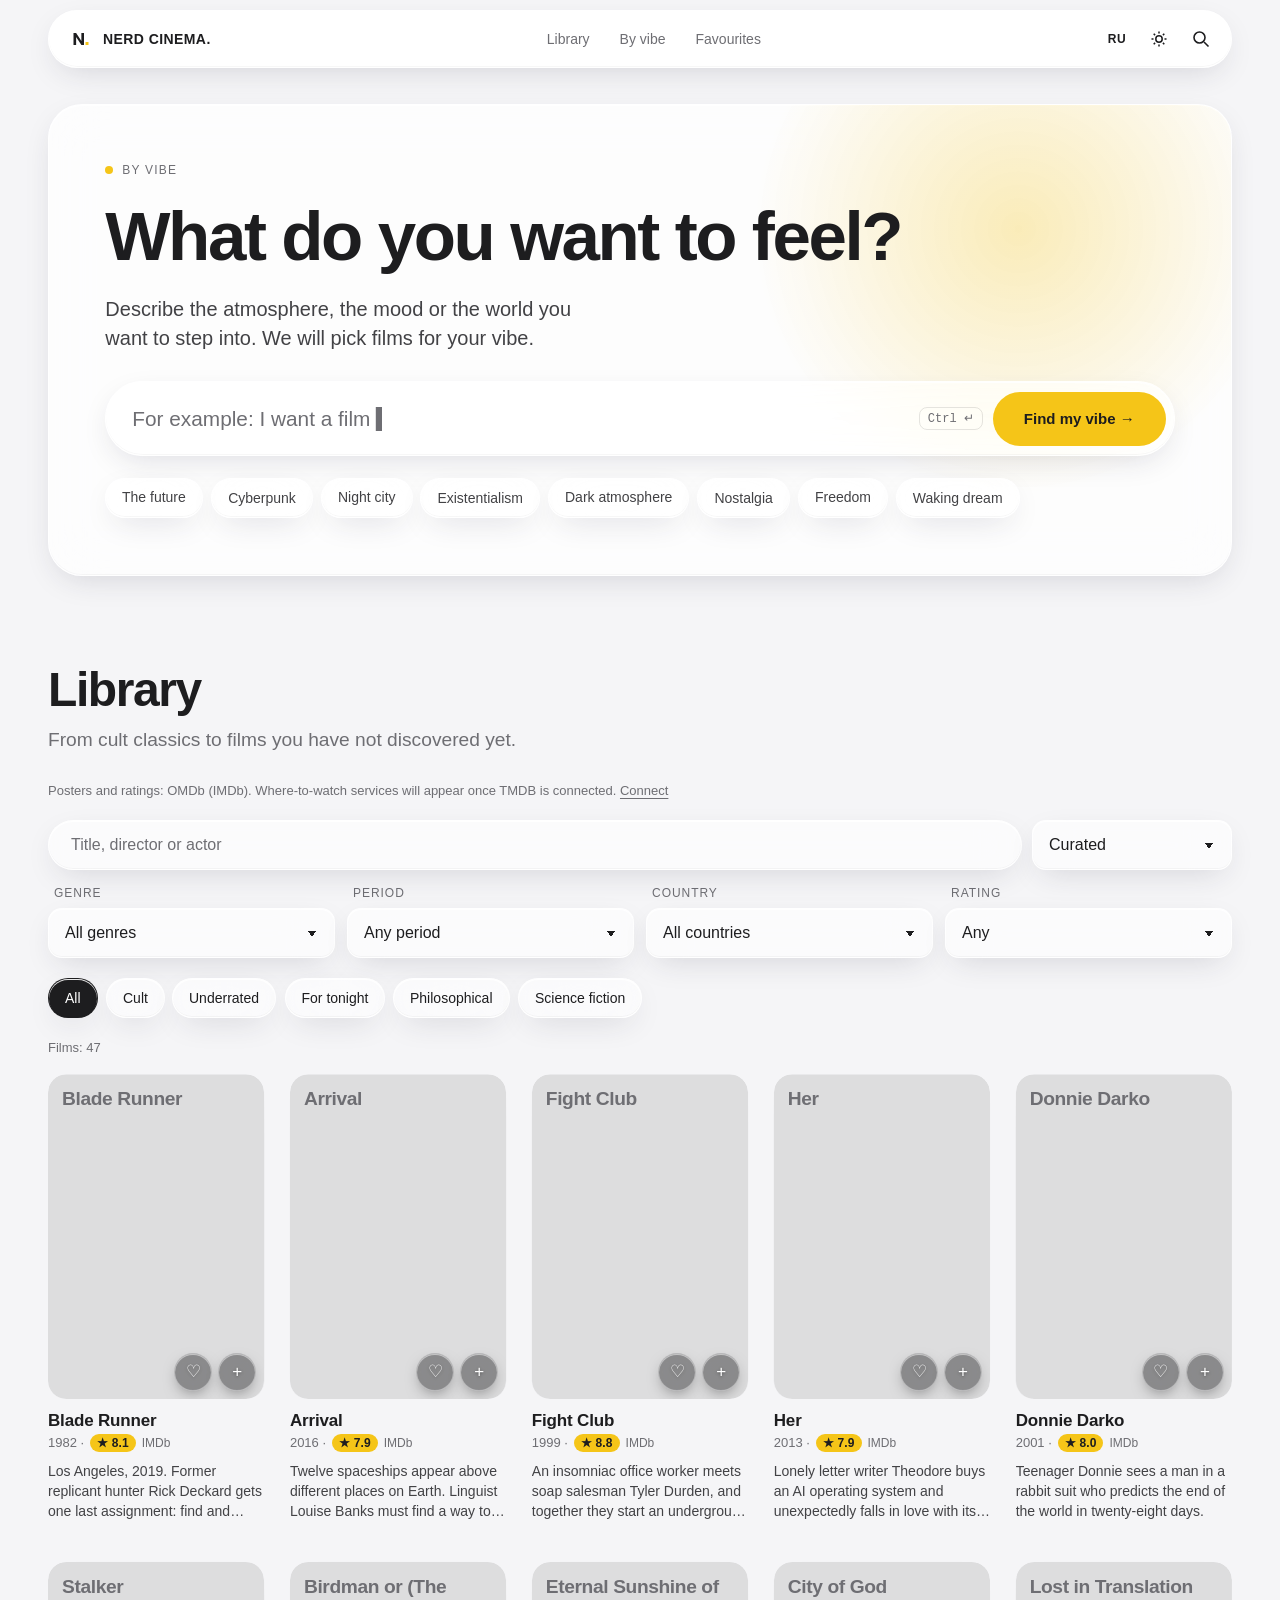
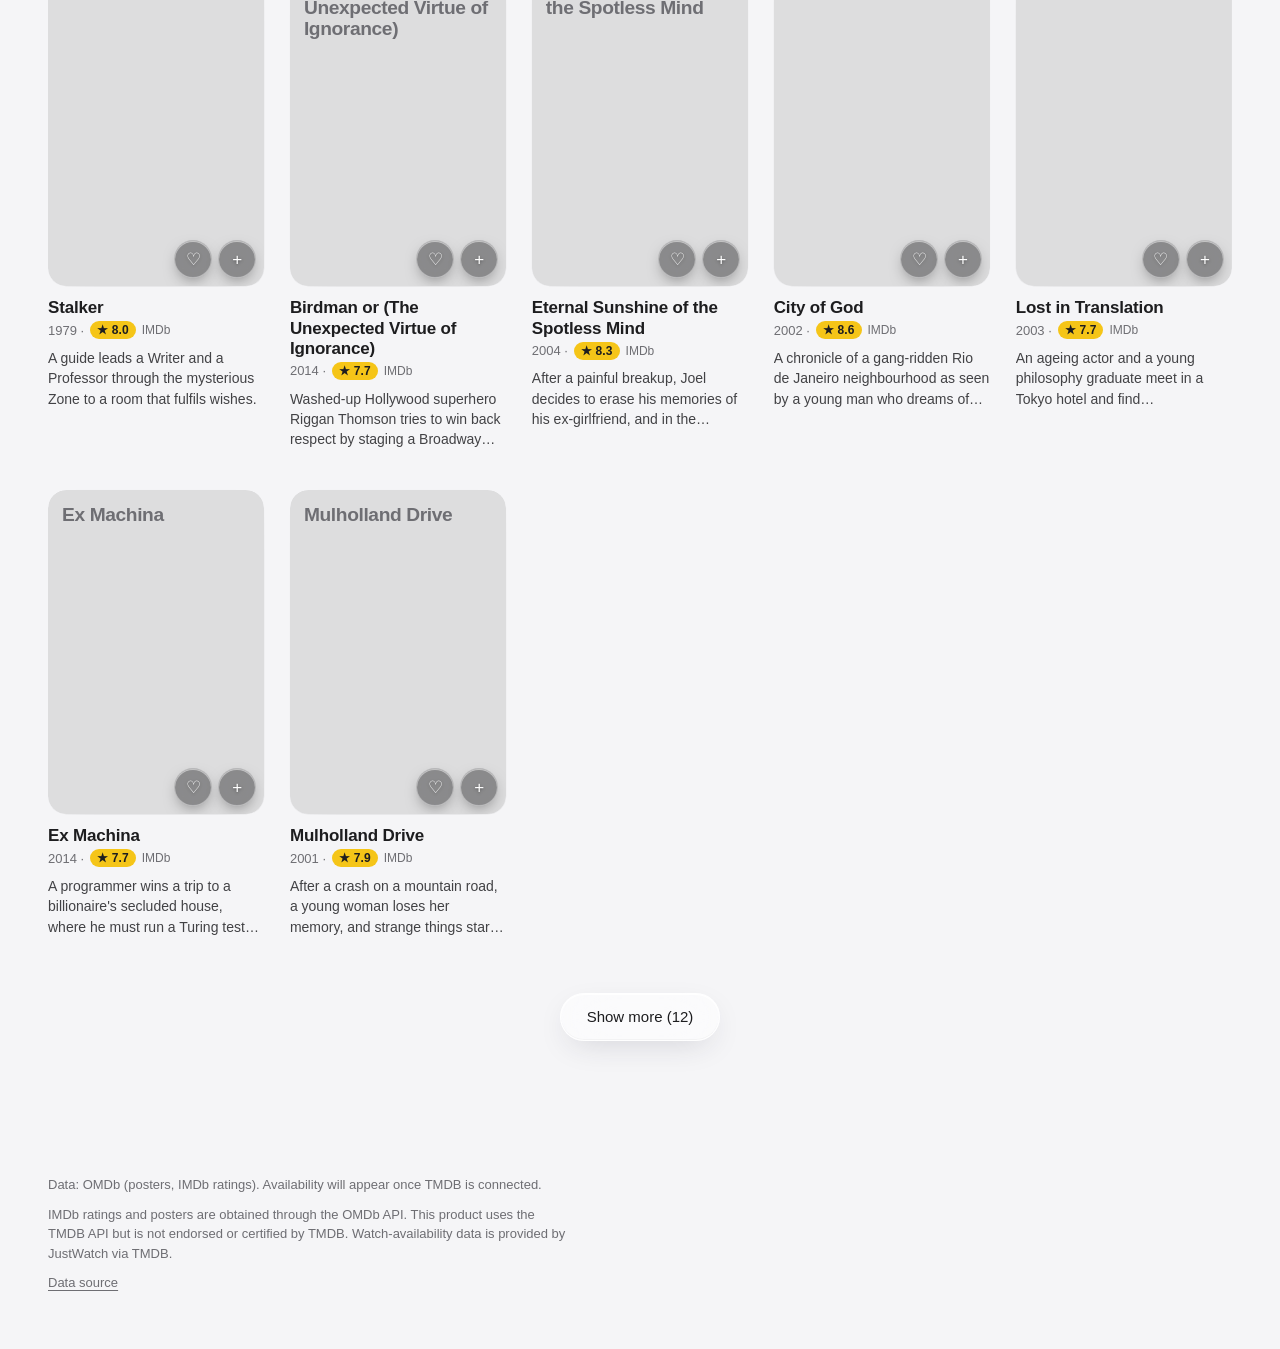
==== commit 799b143e: "Плашка вайба: вариант A (Spotlight) — строка поиска-таблетка с кнопкой внутри и подсказкой Ctrl+Ente" ====
--- a/film/index.html
+++ b/film/index.html
@@ -56,8 +56,11 @@
         <p class="lead" data-i18n>Опиши атмосферу, настроение или мир, в который хочешь погрузиться. Мы подберём фильмы под твой вайб.</p>
         <form id="vibe-form" class="vibe-form">
           <label class="sr" for="vibe-input" data-i18n>Опиши свой вайб</label>
-          <textarea id="vibe-input" rows="2" maxlength="400" data-i18n-attr="placeholder" placeholder="Например: хочу фильм с вайбом будущего, ночного города и одиночества..."></textarea>
-          <button class="btn btn-primary" type="submit" data-i18n>Найти мой вайб →</button>
+          <div class="bar">
+            <input id="vibe-input" type="text" maxlength="400" autocomplete="off" data-i18n-attr="placeholder" placeholder="Например: хочу фильм с вайбом будущего, ночного города и одиночества...">
+            <kbd id="vibe-kbd" aria-hidden="true">Ctrl ↵</kbd>
+            <button class="btn btn-primary" type="submit" data-i18n>Найти мой вайб →</button>
+          </div>
         </form>
         <ul class="tags" id="vibe-tags" aria-label="Примеры запросов" data-i18n-attr="aria-label">
           <li><button type="button" data-i18n>Будущее</button></li>
--- a/film/assets/styles.css
+++ b/film/assets/styles.css
@@ -5,7 +5,7 @@
   --accent:#f5c518; --on-accent:#1d1d1f;
   --glass:rgba(255,255,255,.58); --glass-strong:rgba(255,255,255,.74); --glass-edge:rgba(255,255,255,.8); --glass-line:rgba(0,0,0,.07);
   --glass-shadow:0 1px 0 rgba(255,255,255,.9) inset,0 -1px 0 rgba(0,0,0,.03) inset,0 10px 32px -10px rgba(40,40,60,.18);
-  --field:rgba(255,255,255,.6); --seg-on:#fff; --seg-shadow:0 1px 3px rgba(0,0,0,.14),0 0 0 .5px rgba(0,0,0,.04);
+  --field:rgba(255,255,255,.6); --plate-field:rgba(255,255,255,.72); --seg-on:#fff; --seg-shadow:0 1px 3px rgba(0,0,0,.14),0 0 0 .5px rgba(0,0,0,.04);
   --bar:rgba(255,255,255,.97); --btn-bg:#1d1d1f; --btn-ink:#fff; --err:#c4271c; --veil:rgba(20,20,30,.38); --spot:rgba(255,255,255,.75);
   --orb1:rgba(255,205,140,.55); --orb2:rgba(150,190,255,.5); --orb3:rgba(255,170,205,.38);
   --blur:26px; --rp:18px; --rc:14px;
@@ -17,7 +17,7 @@
   --bg:#09090b; --ink:#f5f5f7; --ink2:#d2d2d7; --mute:#9a9aa1; --line:rgba(255,255,255,.14); --soft:rgba(255,255,255,.07);
   --glass:rgba(255,255,255,.07); --glass-strong:rgba(255,255,255,.1); --glass-edge:rgba(255,255,255,.2); --glass-line:rgba(255,255,255,.1);
   --glass-shadow:0 1px 0 rgba(255,255,255,.16) inset,0 -1px 0 rgba(255,255,255,.03) inset,0 14px 40px -12px rgba(0,0,0,.7);
-  --field:rgba(255,255,255,.07); --seg-on:rgba(255,255,255,.2); --seg-shadow:0 1px 3px rgba(0,0,0,.4);
+  --field:rgba(255,255,255,.07); --plate-field:rgba(0,0,0,.34); --seg-on:rgba(255,255,255,.2); --seg-shadow:0 1px 3px rgba(0,0,0,.4);
   --bar:rgba(24,24,28,.97); --btn-bg:#f5f5f7; --btn-ink:#1d1d1f; --err:#ff8a80; --veil:rgba(0,0,0,.55); --spot:rgba(255,255,255,.14);
   --orb1:rgba(120,80,170,.42); --orb2:rgba(40,100,170,.38); --orb3:rgba(170,90,70,.26);
 }
@@ -46,7 +46,7 @@
 .small{font-size:13px}
 
 /* ---------- стекло ---------- */
-.top-row,.vibe-box,.btn-ghost,.tags button,.chips button,.tabs,.field select,.field input,.vibe-form textarea,.qbtn,.film-dialog,.settings-dialog,.icon-btn:hover,.close,.filters-toggle{
+.top-row,.vibe-box,.btn-ghost,.tags button,.chips button,.tabs,.field select,.field input,.vibe-form .bar,.qbtn,.film-dialog,.settings-dialog,.icon-btn:hover,.close,.filters-toggle{
   -webkit-backdrop-filter:blur(var(--blur)) saturate(180%);backdrop-filter:blur(var(--blur)) saturate(180%)}
 @supports not ((backdrop-filter:blur(1px)) or (-webkit-backdrop-filter:blur(1px))){
   :root{--glass:rgba(255,255,255,.92);--glass-strong:rgba(255,255,255,.96);--field:rgba(255,255,255,.95)}
@@ -93,27 +93,38 @@
 .btn{display:inline-flex;align-items:center;justify-content:center;min-height:48px;padding:0 26px;background:var(--btn-bg);color:var(--btn-ink);border:1px solid transparent;border-radius:99px;text-decoration:none;font-size:15px;font-weight:500;transition:transform .35s cubic-bezier(.16,.84,.24,1),background .25s,opacity .25s}
 .btn:hover{transform:scale(1.025)}
 .btn:active{transform:scale(.97)}
+.vibe-form .btn-primary,.settings .btn-primary{background:var(--accent);color:#1d1d1f;font-weight:600}
+.vibe-form .btn-primary:hover{background:color-mix(in srgb,var(--accent) 88%,#fff)}
 .btn-ghost{background:var(--glass);color:var(--ink);border-color:var(--glass-edge);box-shadow:var(--glass-shadow)}
 .btn-ghost:hover{background:var(--glass-strong)}
 .btn:disabled{opacity:.5;cursor:default;transform:none}
 .link{background:none;border:0;padding:12px 4px;margin:-12px -4px;text-decoration:underline;text-underline-offset:3px;color:inherit}
 
 /* ---------- плашка поиска по вайбу ---------- */
+.vibe-box .eyebrow{display:flex;align-items:center;gap:9px}
+.vibe-box .eyebrow::before{content:"";width:8px;height:8px;border-radius:50%;background:var(--accent);animation:live 2.6s ease-in-out infinite}
+@keyframes live{0%,100%{opacity:1;transform:scale(1)}50%{opacity:.35;transform:scale(.7)}}
+.vibe-box::after{content:"";position:absolute;right:-6%;top:-34%;width:48%;aspect-ratio:1;border-radius:50%;pointer-events:none;z-index:0;background:radial-gradient(circle,color-mix(in srgb,var(--accent) 30%,transparent),transparent 66%);animation:orb 16s ease-in-out infinite alternate}
+@keyframes orb{from{transform:translate3d(0,0,0) scale(1)}to{transform:translate3d(-14%,16%,0) scale(1.18)}}
+
 .vibe-section{padding-top:clamp(18px,3vw,36px)}
 .vibe-box{position:relative;overflow:hidden;display:grid;gap:clamp(14px,2vw,22px);padding:clamp(26px,4.4vw,64px);border-radius:34px;background:var(--glass-strong);border:1px solid var(--glass-edge);box-shadow:var(--glass-shadow)}
 .vibe-box>*{position:relative;z-index:1}
 .vibe-box::before{content:"";position:absolute;inset:0;z-index:0;pointer-events:none;opacity:0;transition:opacity .6s;background:radial-gradient(480px circle at var(--mx,70%) var(--my,30%),var(--spot),transparent 62%)}
 .vibe-box:hover::before{opacity:1}
-.vibe-form{display:grid;grid-template-columns:1fr auto;gap:14px;align-items:stretch;margin-top:6px}
-.vibe-form textarea{width:100%;background:var(--field);border:1px solid var(--glass-line);border-radius:22px;font-size:clamp(1.05rem,2vw,1.4rem);line-height:1.35;padding:18px 22px;resize:vertical;min-height:88px;transition:border-color .3s,box-shadow .3s,background .3s}
-.vibe-form textarea::placeholder{color:var(--mute)}
-.vibe-form textarea:focus{outline:0;border-color:var(--ink);box-shadow:0 0 0 4px var(--soft)}
-.vibe-form .btn{min-height:56px;white-space:nowrap;align-self:end;padding:0 30px}
+.vibe-form{margin-top:6px}
+.vibe-form .bar{display:flex;align-items:center;gap:10px;background:var(--plate-field);border:1px solid var(--glass-edge);border-radius:99px;padding:8px 8px 8px 26px;box-shadow:var(--glass-shadow);transition:border-color .3s,box-shadow .3s}
+.vibe-form .bar:focus-within{border-color:var(--accent);box-shadow:0 0 0 4px color-mix(in srgb,var(--accent) 28%,transparent)}
+.vibe-form input{flex:1;min-width:0;border:0;background:none;outline:0;font-size:clamp(1.02rem,1.8vw,1.3rem);padding:13px 0;caret-color:var(--accent);text-overflow:ellipsis}
+.vibe-form input::placeholder{color:var(--mute);text-overflow:ellipsis}
+.vibe-form kbd{font:500 12px ui-monospace,SFMono-Regular,Menlo,Consolas,monospace;color:var(--mute);border:1px solid var(--line);border-radius:8px;padding:3px 8px;white-space:nowrap}
+.vibe-form .btn{min-height:54px;white-space:nowrap;padding:0 30px}
 .tags{display:flex;flex-wrap:wrap;gap:8px}
 .tags button{background:var(--glass);border:1px solid var(--glass-edge);border-radius:99px;padding:0 16px;min-height:40px;font-size:14px;color:var(--ink2);box-shadow:var(--glass-shadow);transition:transform .3s cubic-bezier(.16,.84,.24,1),background .25s,color .25s}
-.tags button:hover{transform:translateY(-2px);background:var(--glass-strong);color:var(--ink)}
+.tags button:hover{transform:translateY(-2px);background:color-mix(in srgb,var(--accent) 24%,var(--glass-strong));border-color:var(--accent);color:var(--ink)}
 .tags button:active{transform:scale(.96)}
-@media (max-width:720px){.vibe-form{grid-template-columns:1fr}.vibe-form .btn{width:100%;align-self:stretch}.vibe-form textarea{min-height:112px}}
+@media (max-width:720px){.vibe-form kbd{display:none}}
+@media (max-width:560px){.vibe-form .bar{flex-wrap:wrap;border-radius:28px;padding:8px}.vibe-form input{flex-basis:100%;padding:12px 14px}.vibe-form .btn{width:100%}}
 
 .vibe-results:not(:empty){padding:clamp(32px,5vw,64px) 0 0;animation:rise .6s cubic-bezier(.16,.84,.24,1)}
 .vibe-head{display:grid;gap:12px;margin-bottom:28px}
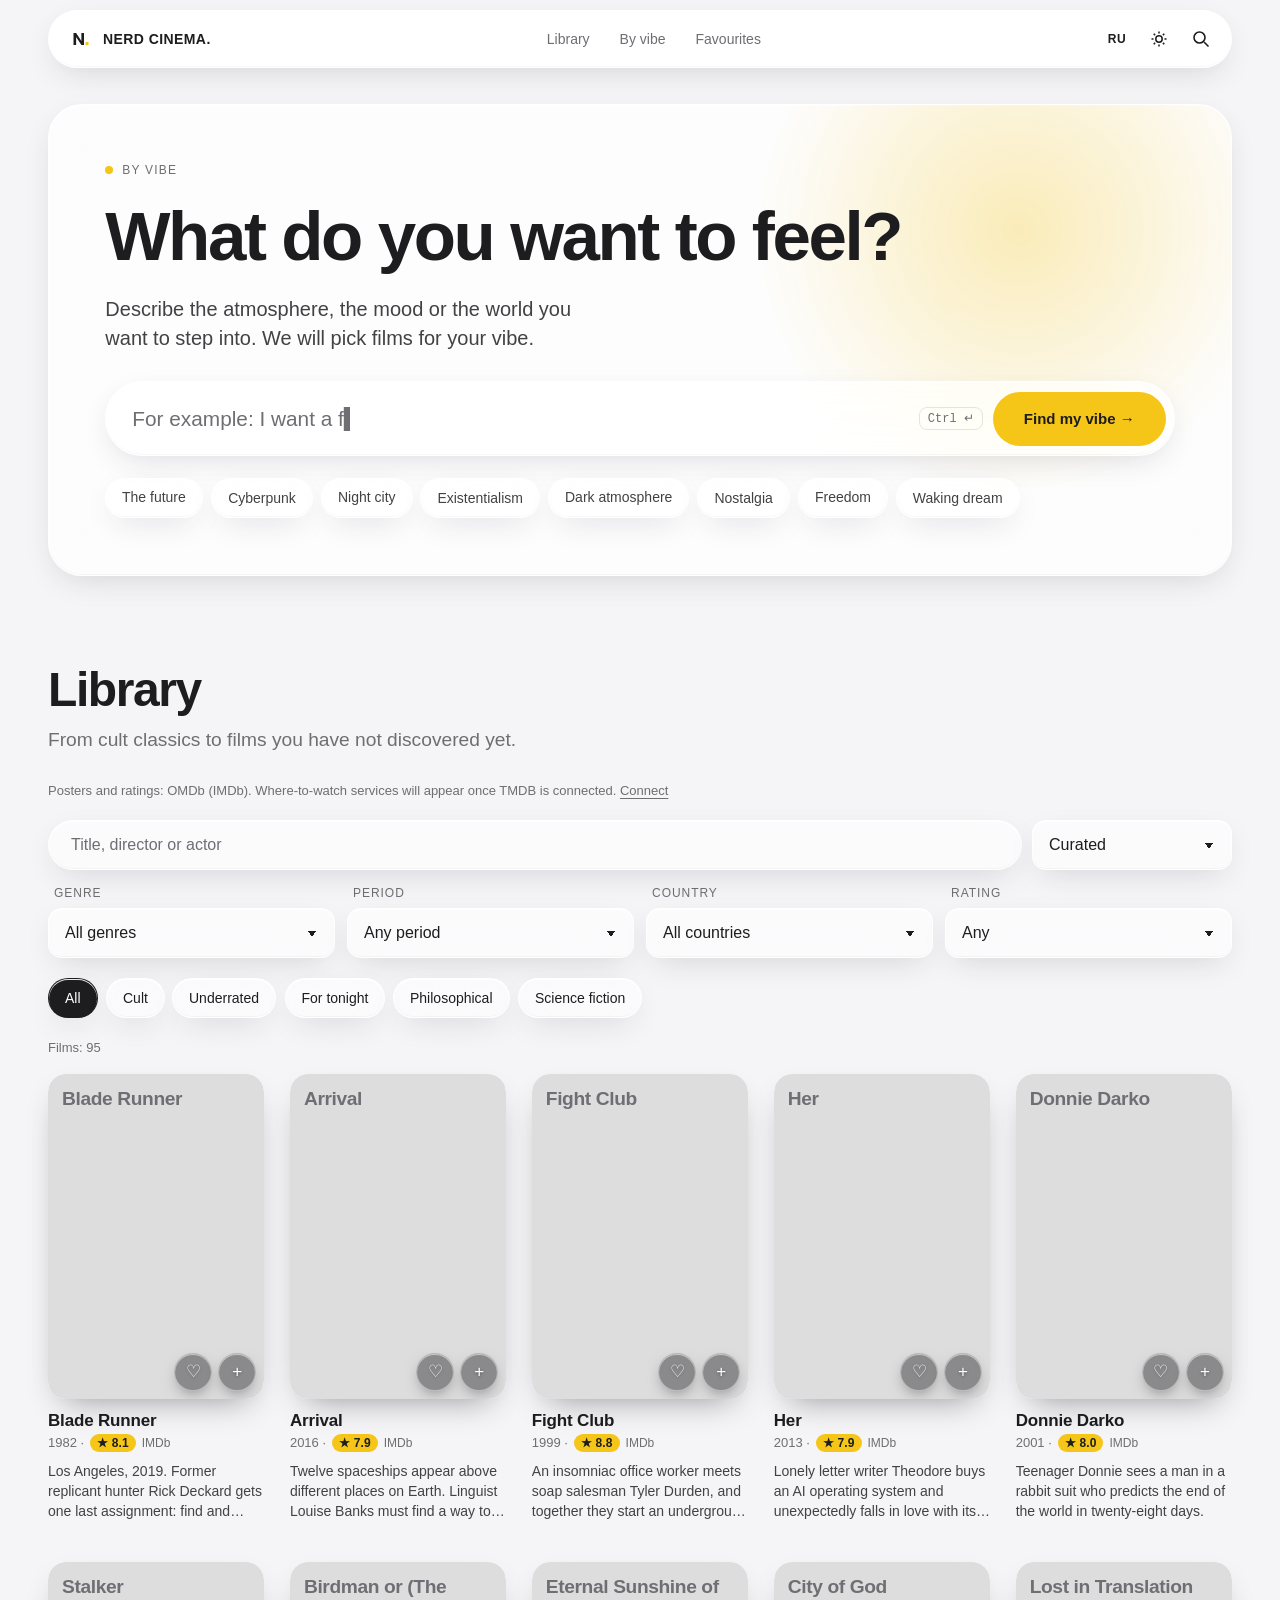
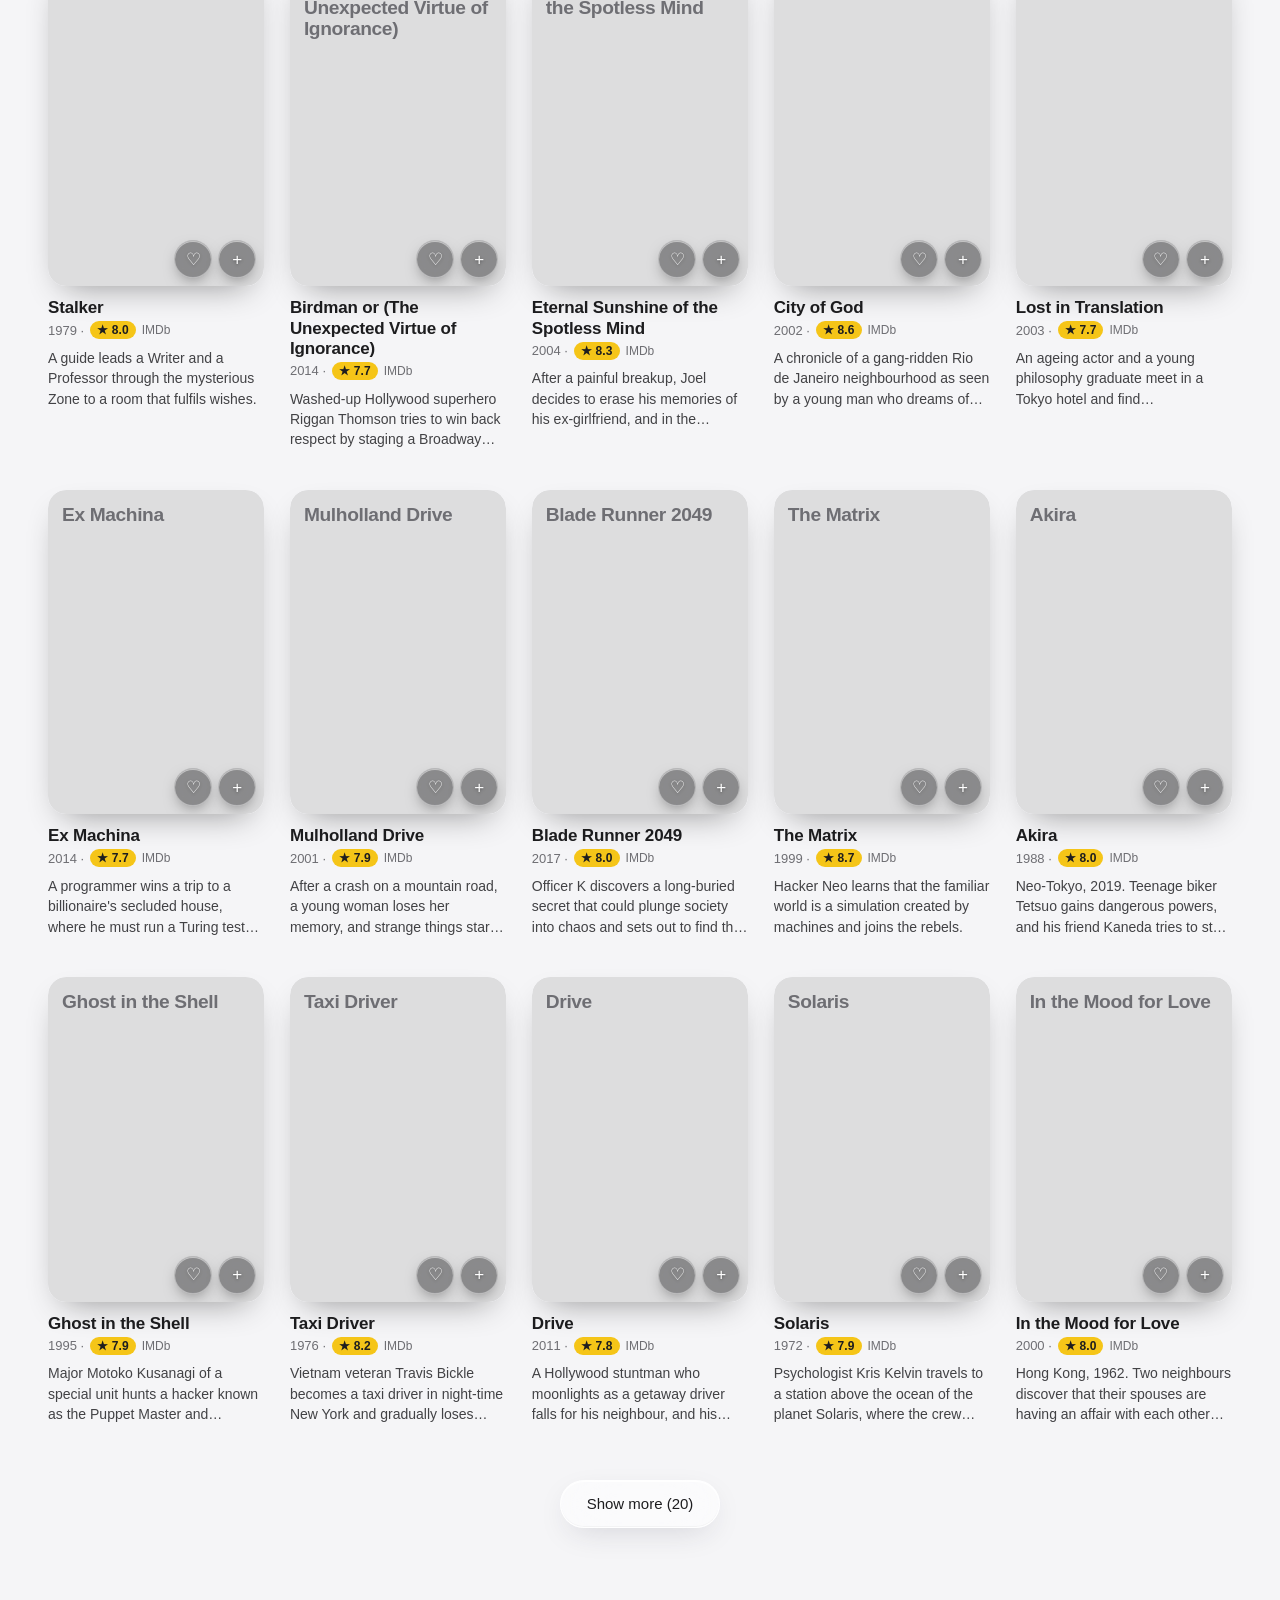
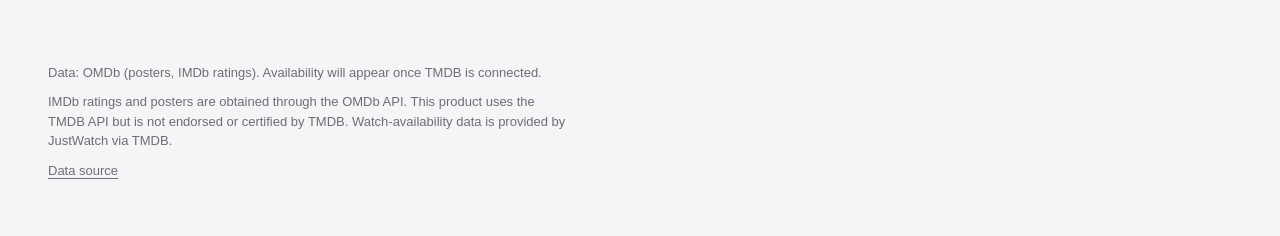
==== commit 748399ba: "Каталог 95 фильмов, мгновенное появление карточек, приоритетная загрузка постеров Co-Authored-By: Cl" ====
--- a/film/index.html
+++ b/film/index.html
@@ -17,6 +17,8 @@
     document.documentElement.dataset.theme = t;
   })();
 </script>
+<link rel="preconnect" href="https://m.media-amazon.com" crossorigin>
+<link rel="preload" href="assets/posters.json" as="fetch" crossorigin>
 <link rel="stylesheet" href="assets/styles.css">
 </head>
 <body>
--- a/film/assets/styles.css
+++ b/film/assets/styles.css
@@ -298,14 +298,9 @@
 .js-anim .split.instant .w>span{transition:none}
 .js-anim .sec-head{opacity:0;transform:translateY(14px);transition:opacity .7s ease,transform .8s cubic-bezier(.16,.84,.24,1)}
 .js-anim .sec-head.in{opacity:1;transform:none}
-.js-anim .card{opacity:0;transform:translateY(22px)}
-.js-anim .card.seen{opacity:1;transform:none;transition:opacity .7s ease calc(var(--i,0)*70ms),transform .8s cubic-bezier(.16,.84,.24,1) calc(var(--i,0)*70ms)}
-.js-anim .card .poster-wrap{clip-path:inset(0 0 100% 0 round var(--rp))}
-.js-anim .card.seen .poster-wrap{clip-path:inset(0 0 0 0 round var(--rp));transition:clip-path 1s cubic-bezier(.7,0,.15,1) calc(var(--i,0)*70ms + 150ms),transform .5s cubic-bezier(.16,.84,.24,1),box-shadow .4s}
-.js-anim .card .poster-img{transform:scale(1.14)}
-.js-anim .card.seen .poster-img{transform:none;transition:transform 1.3s cubic-bezier(.16,.84,.24,1) calc(var(--i,0)*70ms + 150ms)}
-.js-anim .card .meta,.js-anim .card .desc,.js-anim .card .reason,.js-anim .card .card-title{opacity:0;transform:translateY(8px)}
-.js-anim .card.seen .meta,.js-anim .card.seen .desc,.js-anim .card.seen .reason,.js-anim .card.seen .card-title{opacity:1;transform:none;transition:opacity .6s ease,transform .7s cubic-bezier(.16,.84,.24,1);transition-delay:calc(var(--i,0)*70ms + 450ms)}
+/* карточки: мгновенно, лёгкое «проявление» с минимальной лесенкой */
+.js-anim .card{opacity:0;transform:scale(.97) translateY(6px)}
+.js-anim .card.seen{opacity:1;transform:none;transition:opacity .12s ease-out calc(var(--i,0)*5ms),transform .2s cubic-bezier(.2,.9,.3,1) calc(var(--i,0)*5ms)}
 .qbtn.pop,.actions .btn.pop{animation:pop .55s cubic-bezier(.2,1.6,.4,1)}
 @keyframes pop{0%{transform:scale(1)}35%{transform:scale(1.35)}100%{transform:scale(1)}}
 .film-dialog[open]{animation:dlg .55s cubic-bezier(.16,.84,.24,1)}
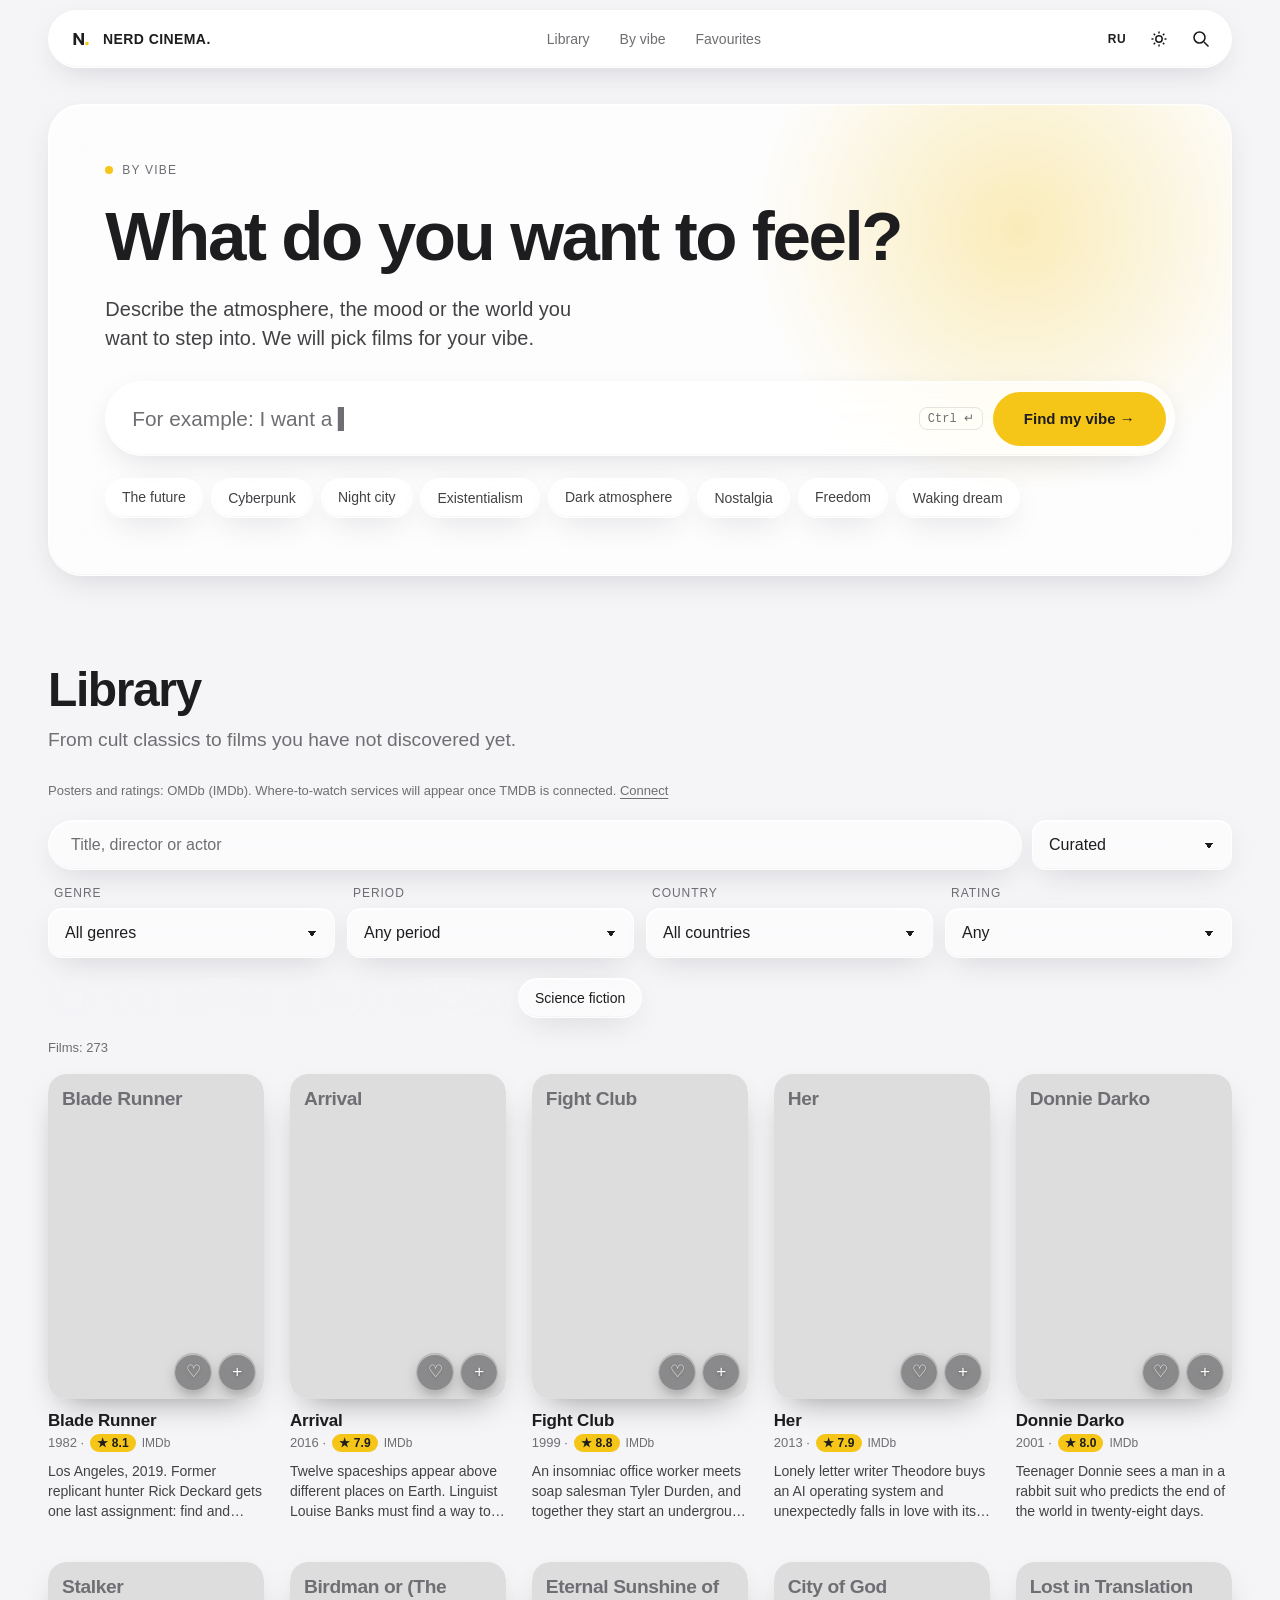
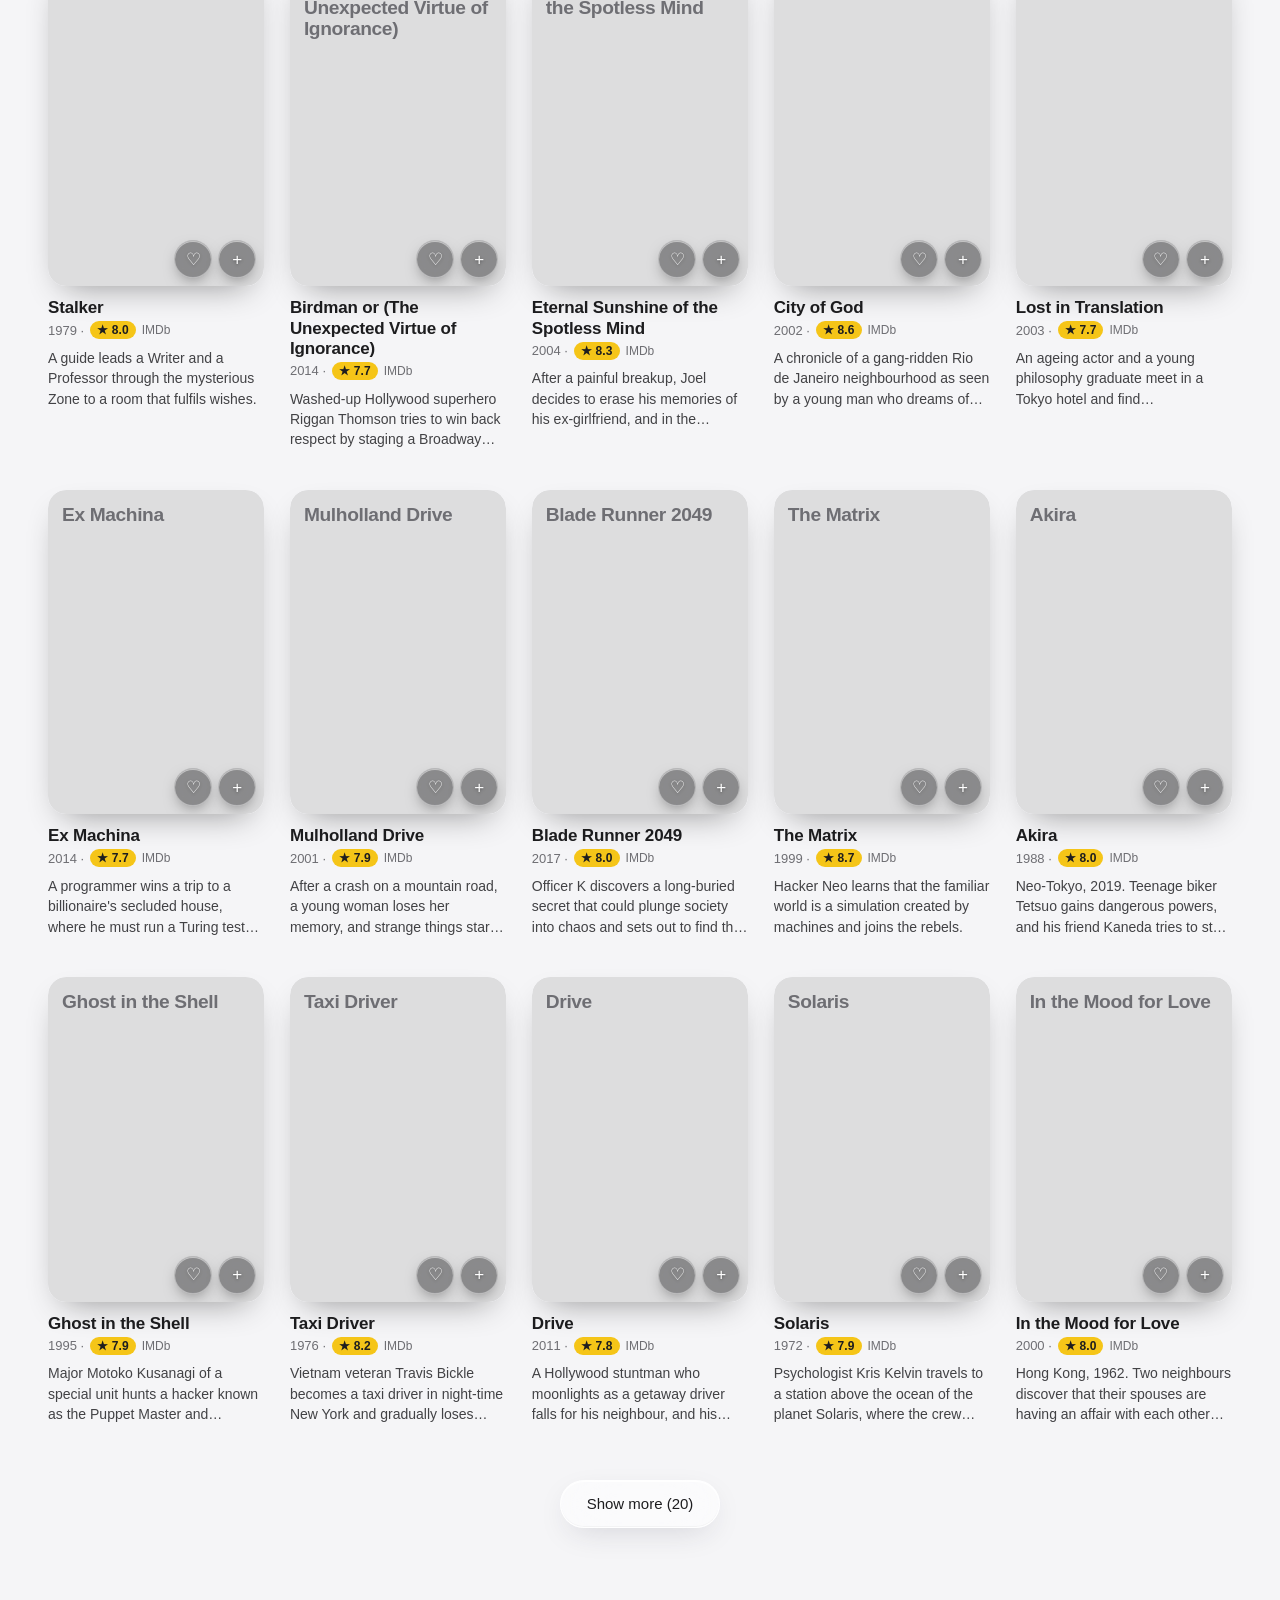
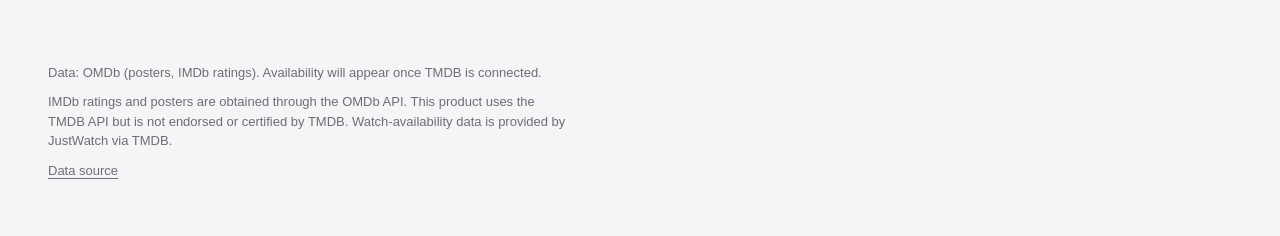
==== commit 02bb95ce: "NERD CINEMA.: +178 тайтлов — фильмы, сериалы и аниме (каталог 273), поддержка сериалов в TMDB и OMDb" ====
--- a/film/index.html
+++ b/film/index.html
@@ -167,6 +167,9 @@
 <script src="assets/config.js"></script>
 <script src="assets/data.js"></script>
 <script src="assets/data.en.js"></script>
+<script src="assets/data.more.js"></script>
+<script src="assets/data.series.js"></script>
+<script src="assets/data.anime.js"></script>
 <script src="assets/people.js"></script>
 <script src="assets/vibe.js"></script>
 <script src="assets/tmdb.js"></script>
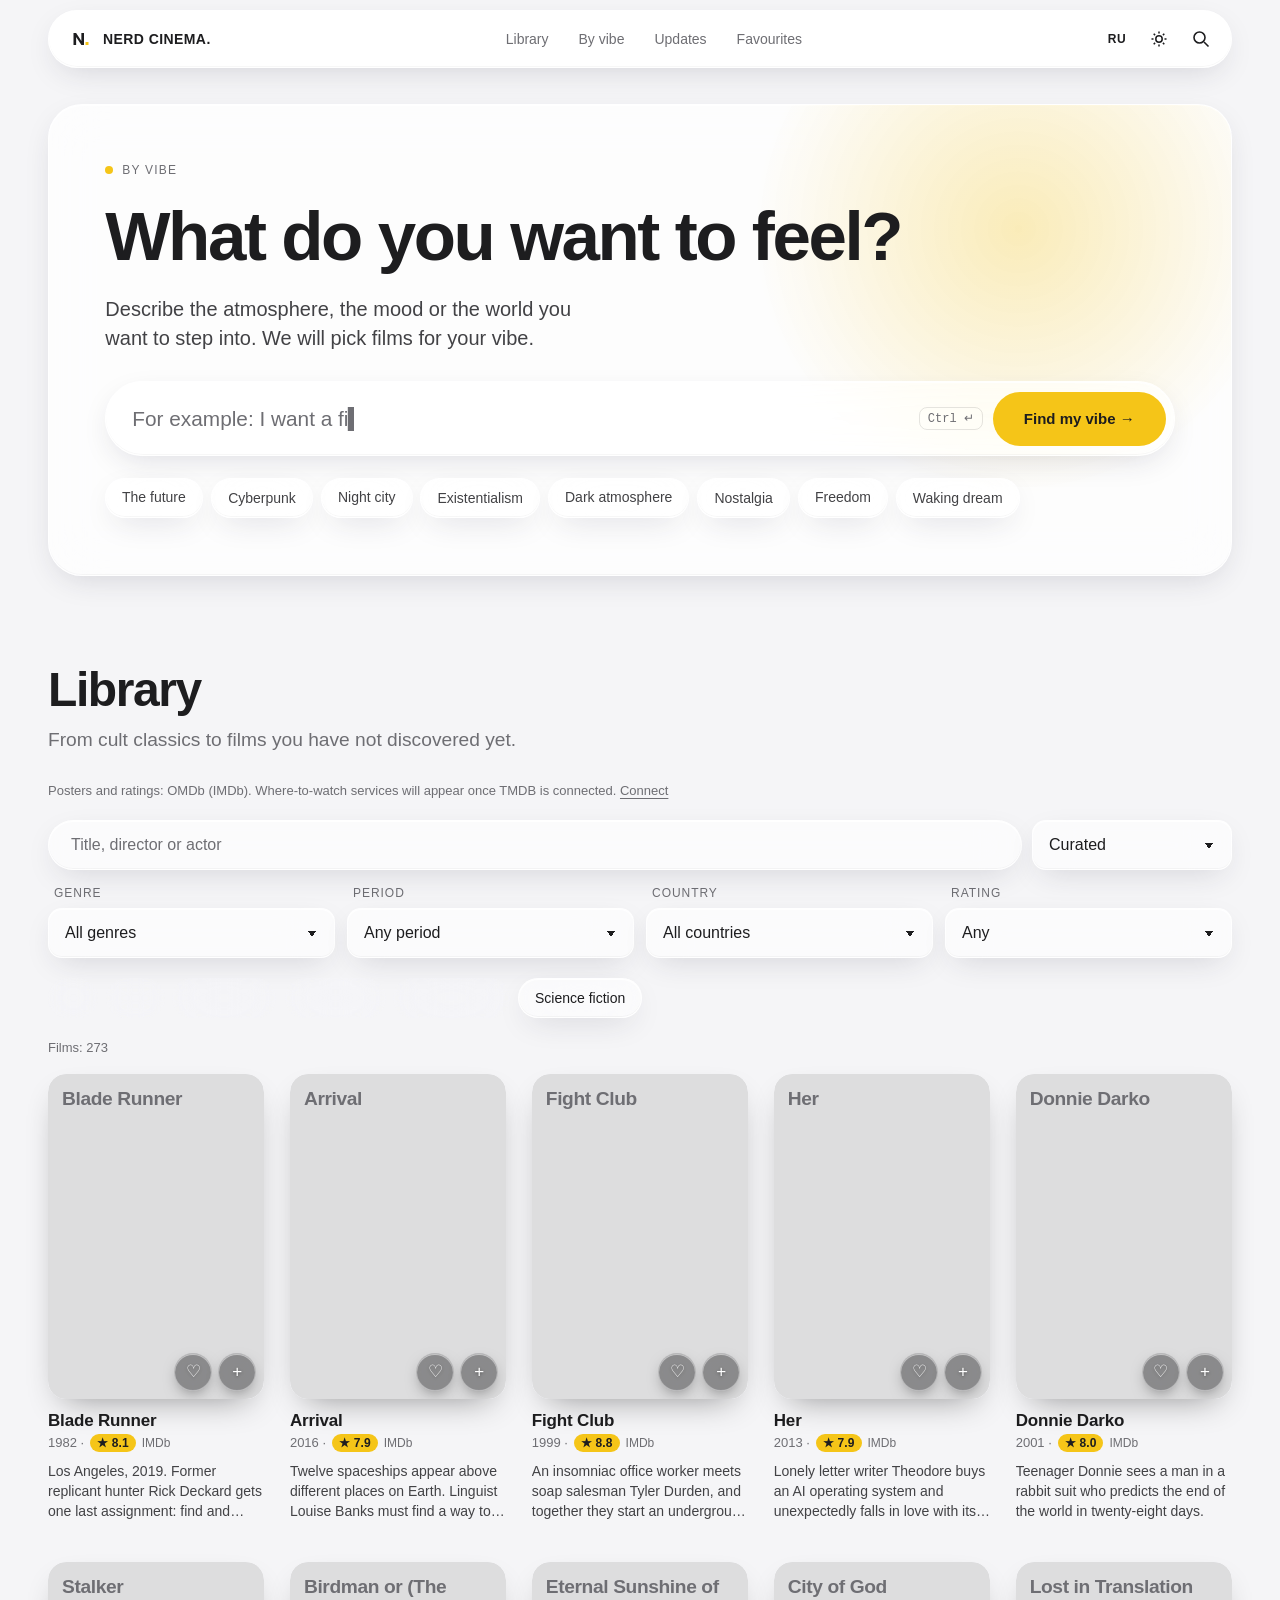
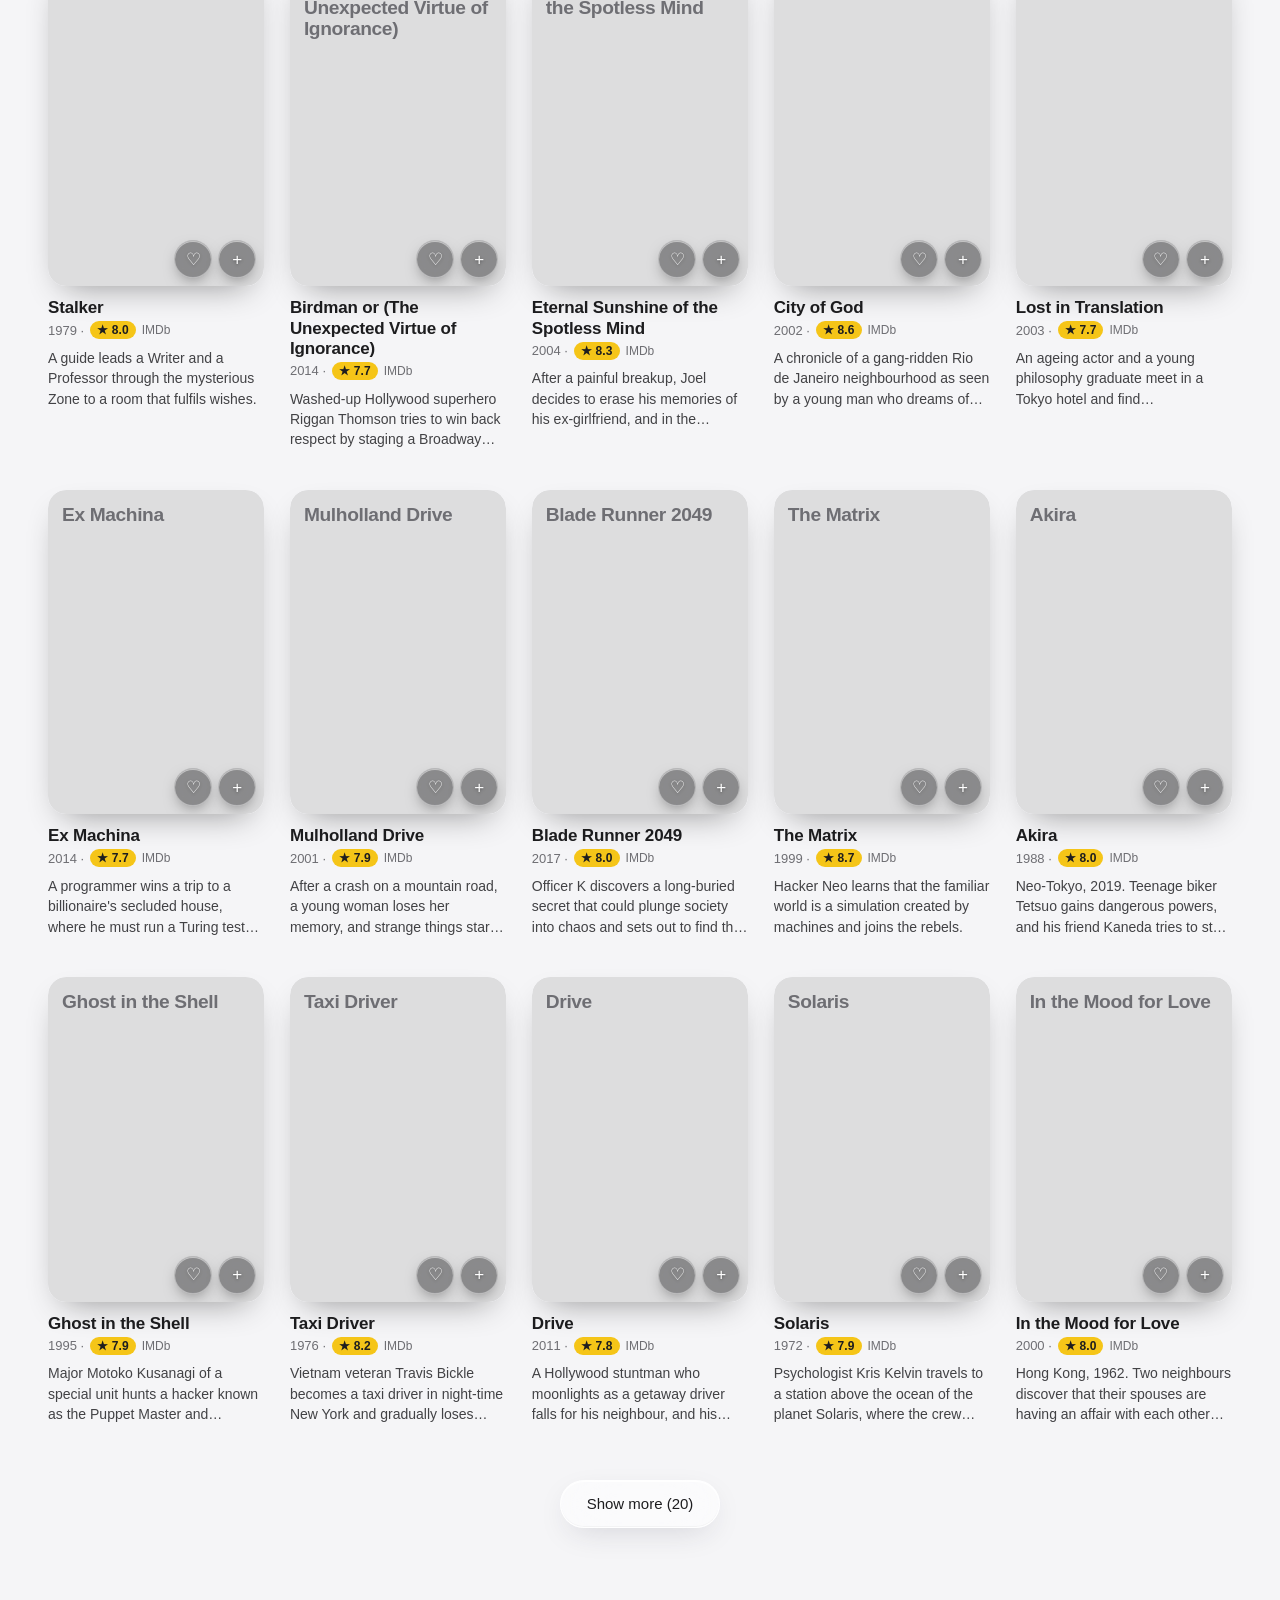
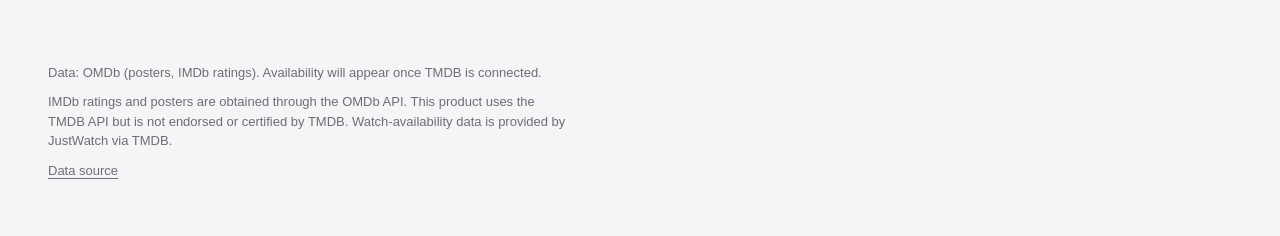
==== commit 8d0ed974: "NERD CINEMA.: раздел «Обновления» (журнал в assets/updates.js, ru/en) Co-Authored-By: Claude Sonnet " ====
--- a/film/index.html
+++ b/film/index.html
@@ -33,6 +33,7 @@
     <nav class="nav" aria-label="Основная навигация" data-i18n-attr="aria-label">
       <a href="#/library" data-nav="library" data-i18n>Библиотека</a>
       <a href="#/vibe" data-nav="vibe" data-i18n>По вайбу</a>
+      <a href="#/updates" data-nav="updates" data-i18n>Обновления</a>
       <a href="#/favorites" data-nav="favorites"><span data-i18n>Избранное</span><span class="count" id="nav-count" hidden></span></a>
     </nav>
     <div class="tools">
@@ -134,6 +135,13 @@
     </div>
     <div class="grid" id="fav-grid" role="tabpanel"></div>
   </section>
+  <section class="wrap updates" id="view-updates" hidden aria-labelledby="upd-h">
+    <header class="sec-head">
+      <h2 id="upd-h" data-i18n>Обновления</h2>
+      <p class="sub" data-i18n>Что нового в NERD CINEMA.</p>
+    </header>
+    <ol class="upd-list" id="upd-list"></ol>
+  </section>
 </main>
 
 <footer class="foot">
@@ -167,6 +175,7 @@
 <script src="assets/config.js"></script>
 <script src="assets/data.js"></script>
 <script src="assets/data.en.js"></script>
+<script src="assets/updates.js"></script>
 <script src="assets/data.more.js"></script>
 <script src="assets/data.series.js"></script>
 <script src="assets/data.anime.js"></script>
--- a/film/assets/styles.css
+++ b/film/assets/styles.css
@@ -221,6 +221,13 @@
 .ext-h{margin:72px 0 24px;padding-top:24px;border-top:1px solid var(--line)}
 
 /* сегментированный переключатель */
+.updates{padding-top:clamp(44px,7vw,96px);padding-bottom:clamp(48px,8vw,112px)}
+.upd-list{list-style:none;margin:0;padding:0;display:grid;gap:14px;max-width:760px}
+.upd{display:grid;grid-template-columns:150px 1fr;gap:6px 24px;padding:22px 24px;border-radius:20px;background:var(--glass);border:1px solid var(--glass-edge);box-shadow:var(--glass-shadow);-webkit-backdrop-filter:blur(18px);backdrop-filter:blur(18px)}
+.upd time{color:var(--mute);font-size:14px;padding-top:3px}
+.upd h3{margin:0 0 8px;font-size:18px}
+.upd ul{margin:0;padding-left:18px;color:var(--ink2);display:grid;gap:6px}
+@media (max-width:640px){.upd{grid-template-columns:1fr}}
 .tabs{display:inline-flex;gap:2px;padding:4px;border-radius:99px;background:var(--glass);border:1px solid var(--glass-edge);box-shadow:var(--glass-shadow);margin-bottom:32px;flex-wrap:wrap;max-width:100%}
 .tabs button{background:none;border:0;padding:0 18px;min-height:40px;color:var(--mute);border-radius:99px;transition:background .25s,color .25s}
 .tabs button[aria-selected=true]{color:var(--ink);background:var(--seg-on);box-shadow:var(--seg-shadow)}
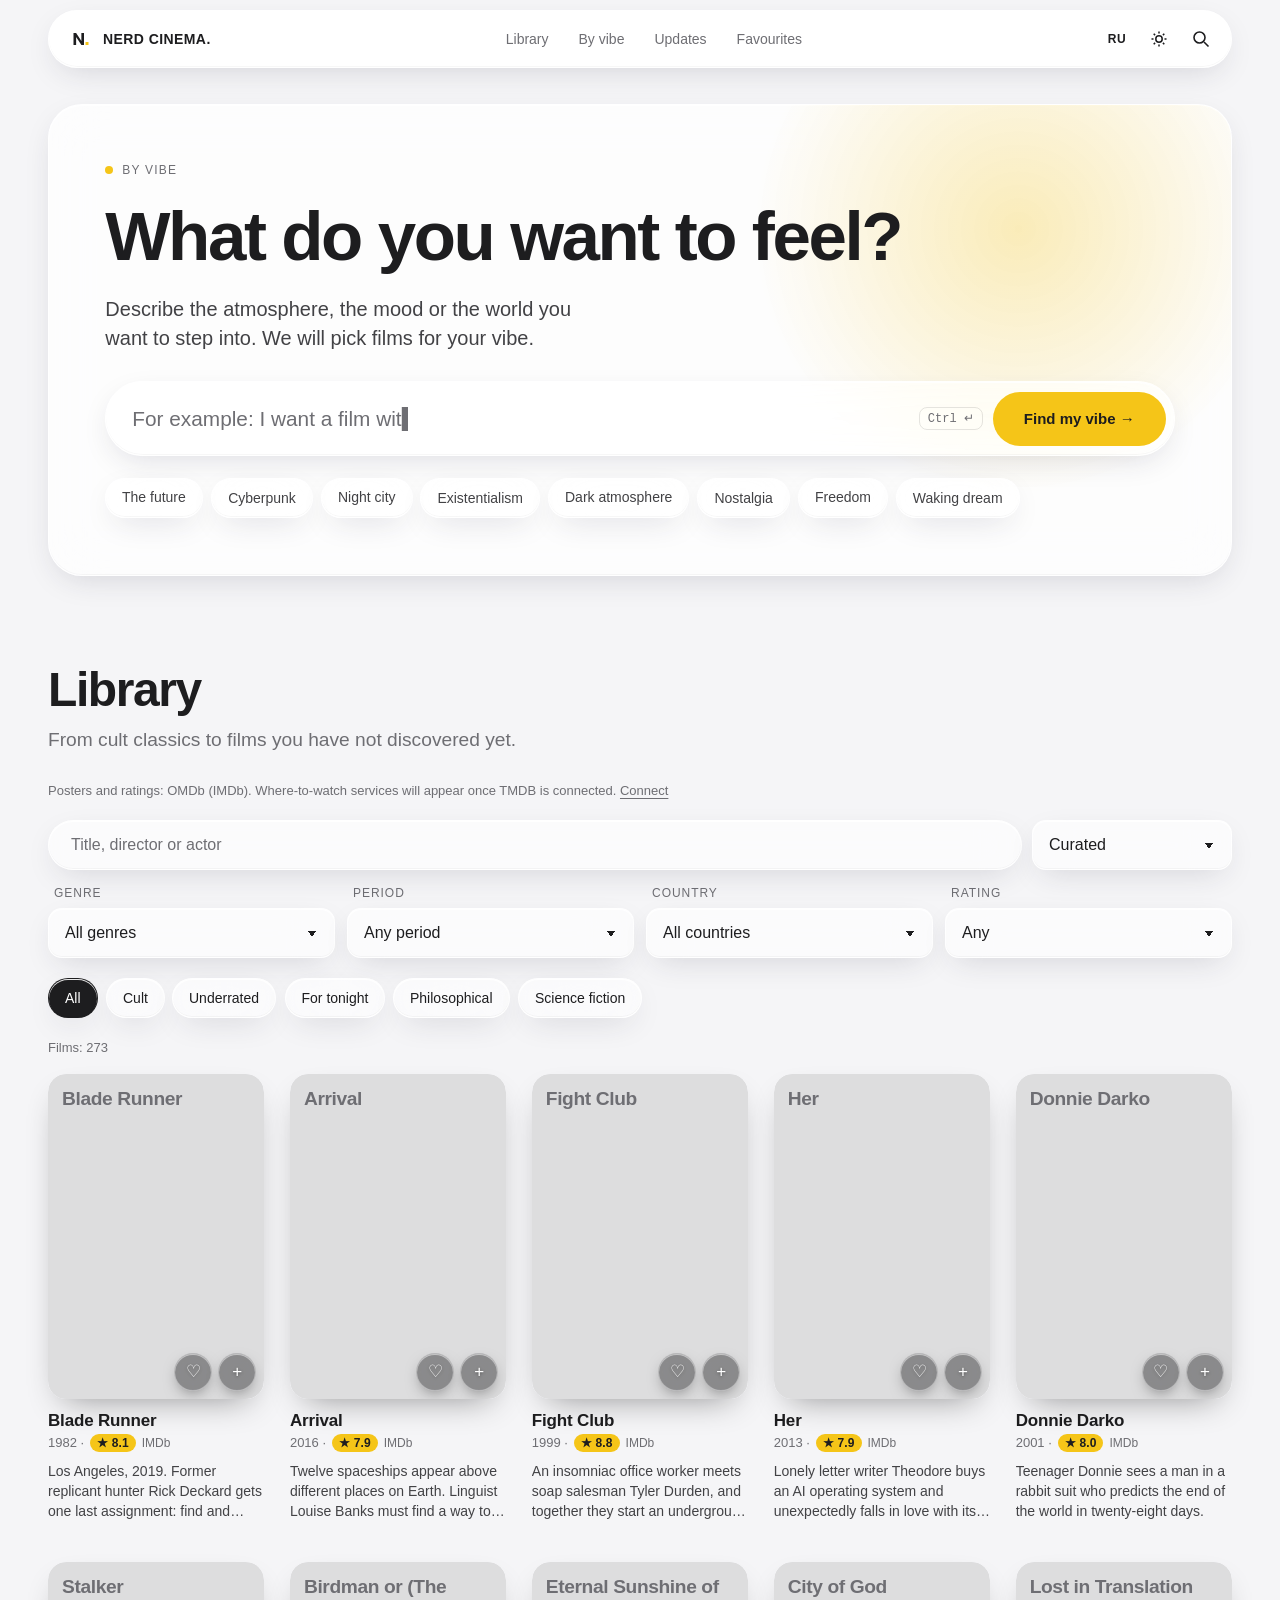
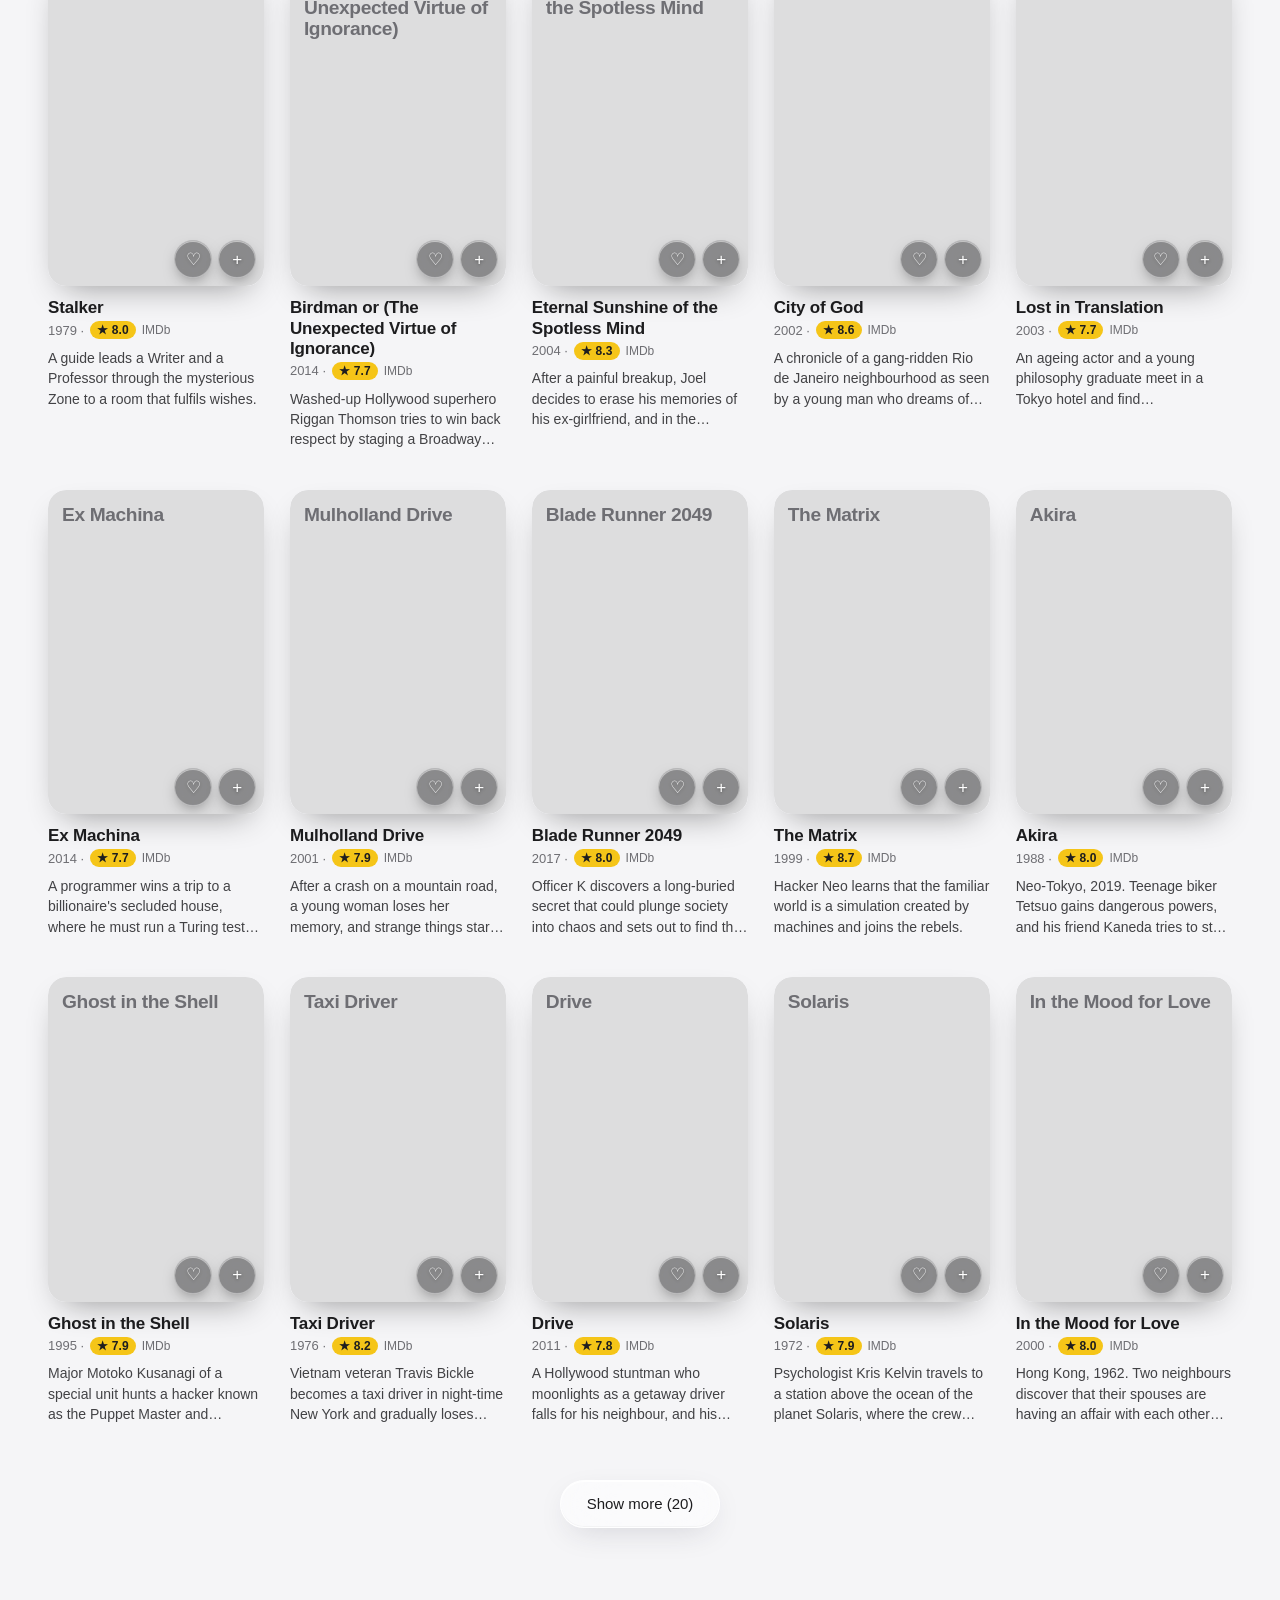
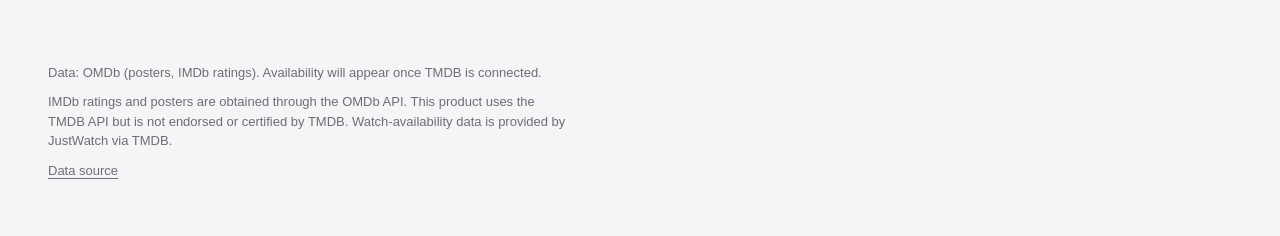
==== commit 00037349: "NERD CINEMA.: блок «Связь и ошибки» — форма сообщения об ошибке через GitHub Issues Co-Authored-By: " ====
--- a/film/index.html
+++ b/film/index.html
@@ -141,6 +141,16 @@
       <p class="sub" data-i18n>Что нового в NERD CINEMA.</p>
     </header>
     <ol class="upd-list" id="upd-list"></ol>
+    <div class="contact" id="contact">
+      <h3 data-i18n>Связь и ошибки</h3>
+      <p data-i18n>Нашёл ошибку в данных или в работе сайта? Опиши её ниже: откроется заявка на GitHub, где ты сможешь проверить текст перед отправкой.</p>
+      <form id="bug-form" class="bug-form">
+        <label class="sr" for="bug-text" data-i18n>Что пошло не так</label>
+        <textarea id="bug-text" rows="4" maxlength="1500" required data-i18n-attr="placeholder" placeholder="Что пошло не так? Например: у фильма неверный год или не открывается карточка"></textarea>
+        <button class="btn btn-primary" type="submit" data-i18n>Сообщить об ошибке</button>
+      </form>
+      <p class="contact-links"><span data-i18n>Связаться:</span> <a href="https://github.com/sailxx" target="_blank" rel="noopener">GitHub · sailxx</a> · <a href="https://github.com/sailxx/sailxx.github.io/issues" target="_blank" rel="noopener" data-i18n>Все заявки</a></p>
+    </div>
   </section>
 </main>
 
--- a/film/assets/styles.css
+++ b/film/assets/styles.css
@@ -228,6 +228,12 @@
 .upd h3{margin:0 0 8px;font-size:18px}
 .upd ul{margin:0;padding-left:18px;color:var(--ink2);display:grid;gap:6px}
 @media (max-width:640px){.upd{grid-template-columns:1fr}}
+.contact{max-width:760px;margin-top:44px;display:grid;gap:14px}
+.contact h3{margin:0;font-size:22px}
+.contact p{margin:0;color:var(--ink2)}
+.bug-form{display:grid;gap:12px;justify-items:start}
+.bug-form textarea{width:100%;padding:14px 16px;border-radius:18px;background:var(--glass);border:1px solid var(--glass-edge);color:var(--ink);resize:vertical;min-height:110px}
+.contact-links a{color:var(--ink)}
 .tabs{display:inline-flex;gap:2px;padding:4px;border-radius:99px;background:var(--glass);border:1px solid var(--glass-edge);box-shadow:var(--glass-shadow);margin-bottom:32px;flex-wrap:wrap;max-width:100%}
 .tabs button{background:none;border:0;padding:0 18px;min-height:40px;color:var(--mute);border-radius:99px;transition:background .25s,color .25s}
 .tabs button[aria-selected=true]{color:var(--ink);background:var(--seg-on);box-shadow:var(--seg-shadow)}
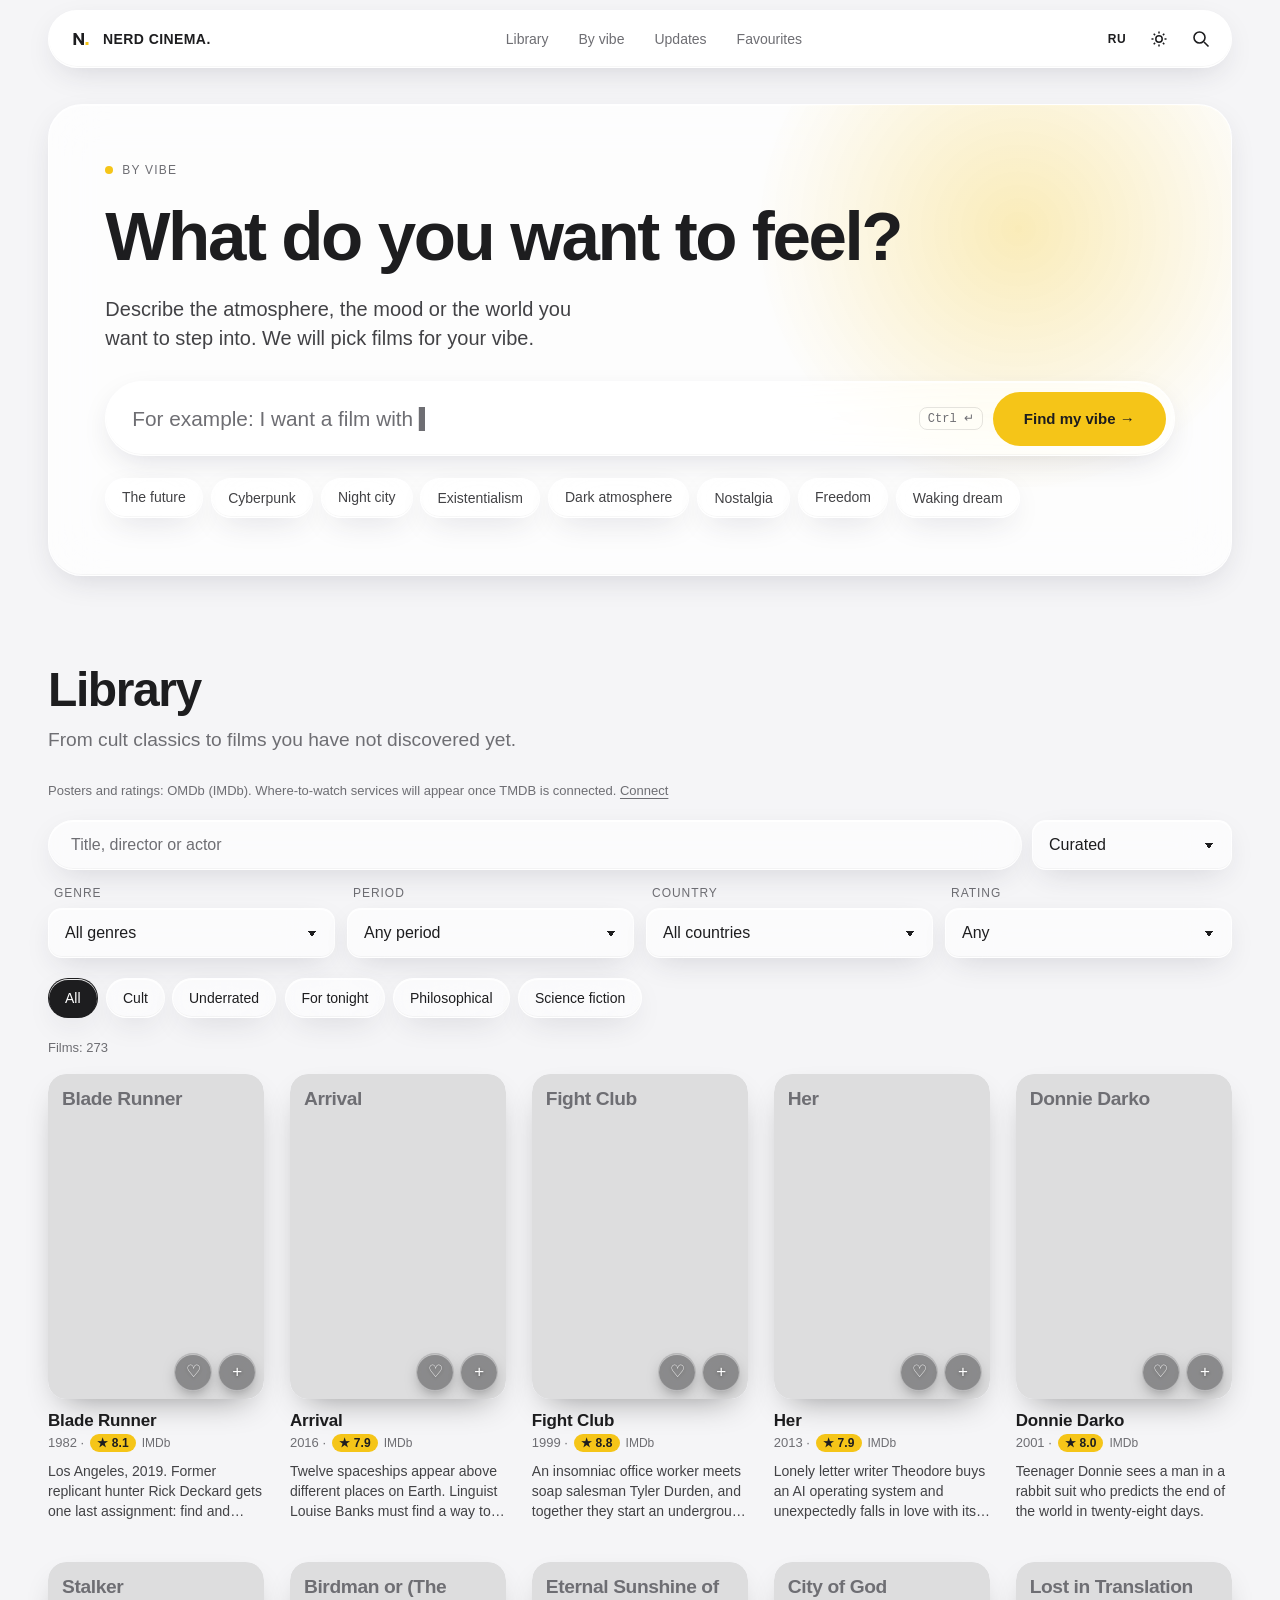
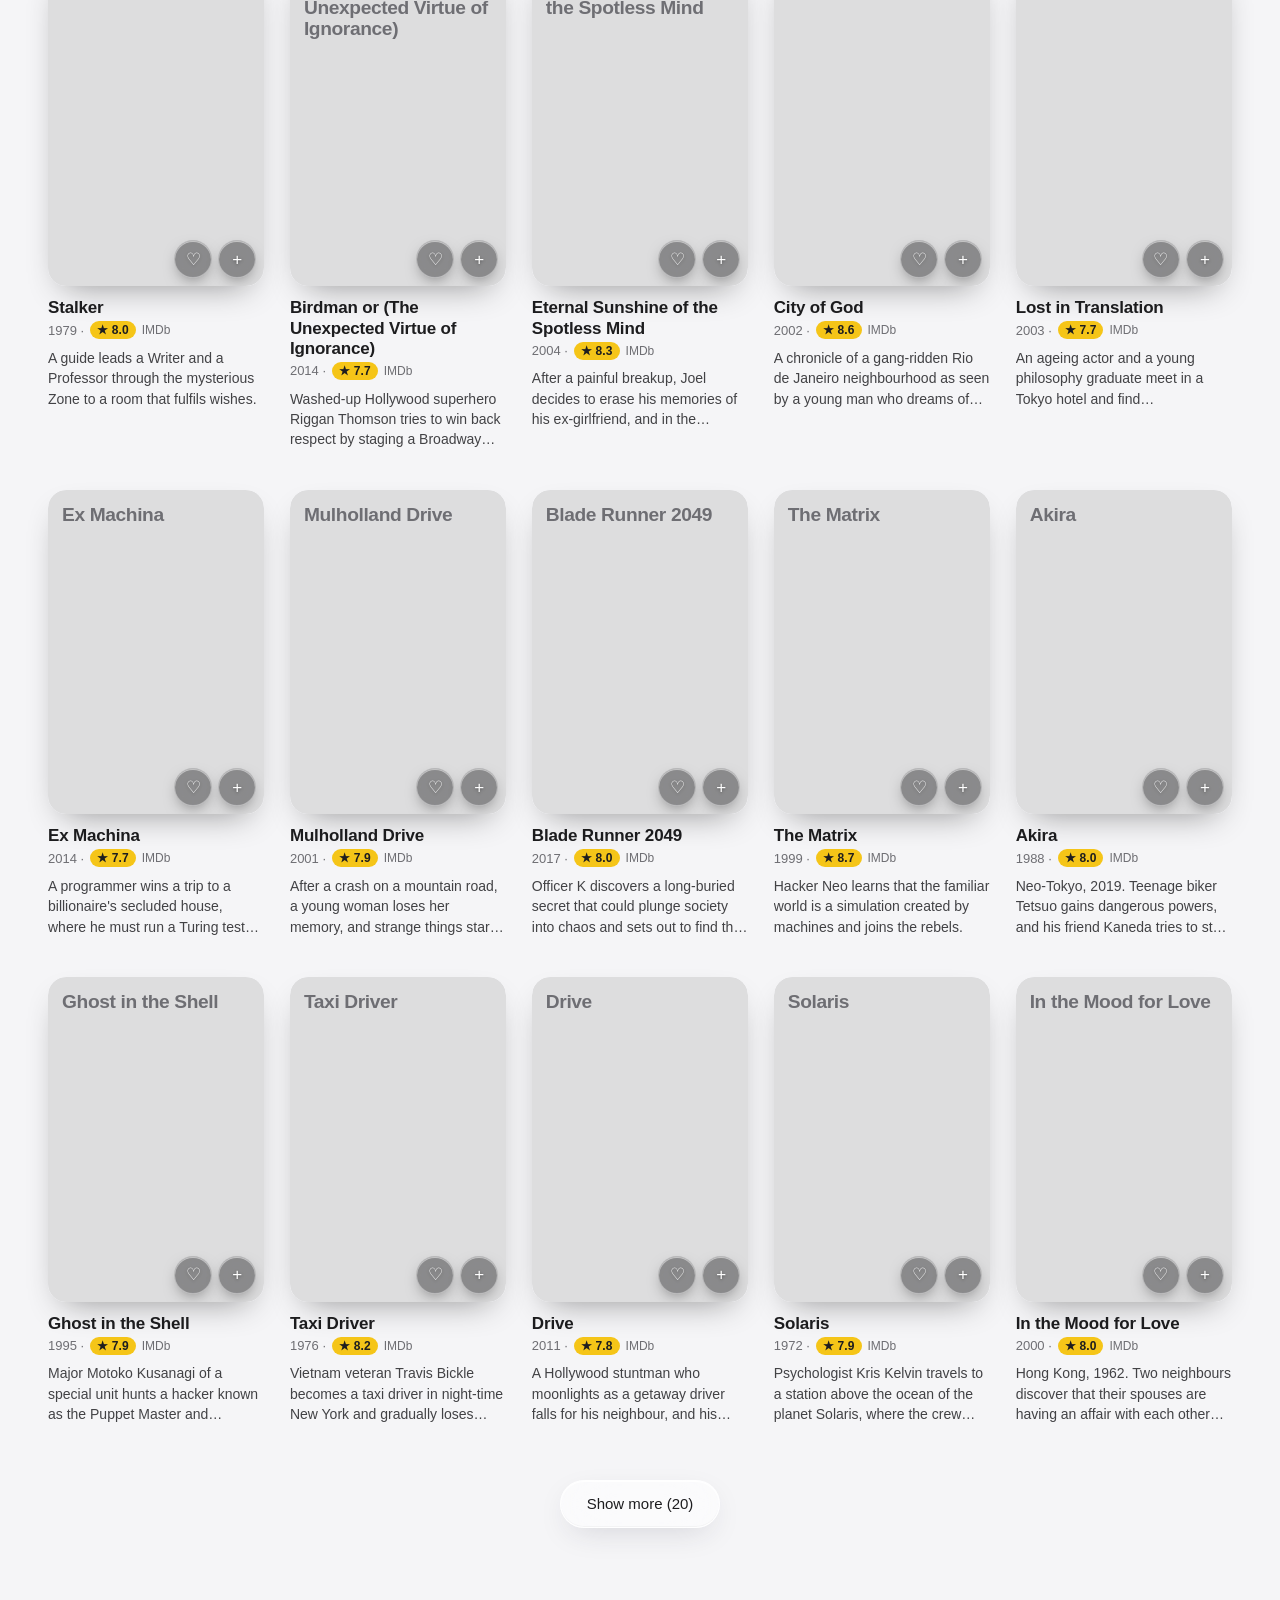
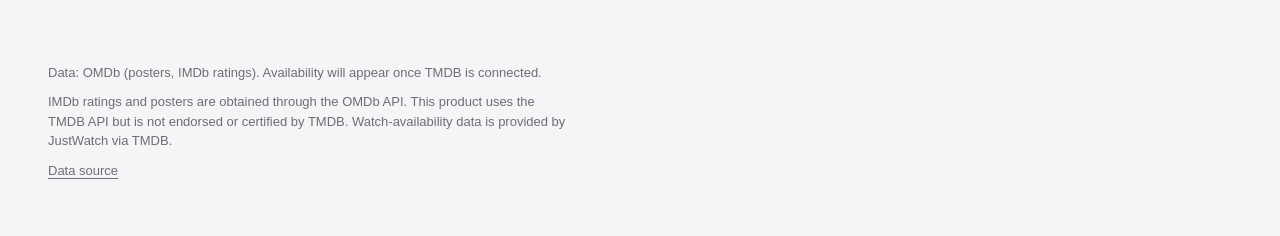
==== commit 61e78fb9: "NERD CINEMA.: «Связь и ошибки» выше списка обновлений Co-Authored-By: Claude Sonnet 5.5 <noreply@ant" ====
--- a/film/index.html
+++ b/film/index.html
@@ -140,7 +140,6 @@
       <h2 id="upd-h" data-i18n>Обновления</h2>
       <p class="sub" data-i18n>Что нового в NERD CINEMA.</p>
     </header>
-    <ol class="upd-list" id="upd-list"></ol>
     <div class="contact" id="contact">
       <h3 data-i18n>Связь и ошибки</h3>
       <p data-i18n>Нашёл ошибку в данных или в работе сайта? Опиши её ниже: откроется заявка на GitHub, где ты сможешь проверить текст перед отправкой.</p>
@@ -151,6 +150,7 @@
       </form>
       <p class="contact-links"><span data-i18n>Связаться:</span> <a href="https://github.com/sailxx" target="_blank" rel="noopener">GitHub · sailxx</a> · <a href="https://github.com/sailxx/sailxx.github.io/issues" target="_blank" rel="noopener" data-i18n>Все заявки</a></p>
     </div>
+    <ol class="upd-list" id="upd-list"></ol>
   </section>
 </main>
 
--- a/film/assets/styles.css
+++ b/film/assets/styles.css
@@ -228,7 +228,7 @@
 .upd h3{margin:0 0 8px;font-size:18px}
 .upd ul{margin:0;padding-left:18px;color:var(--ink2);display:grid;gap:6px}
 @media (max-width:640px){.upd{grid-template-columns:1fr}}
-.contact{max-width:760px;margin-top:44px;display:grid;gap:14px}
+.contact{max-width:760px;margin-bottom:44px;display:grid;gap:14px}
 .contact h3{margin:0;font-size:22px}
 .contact p{margin:0;color:var(--ink2)}
 .bug-form{display:grid;gap:12px;justify-items:start}
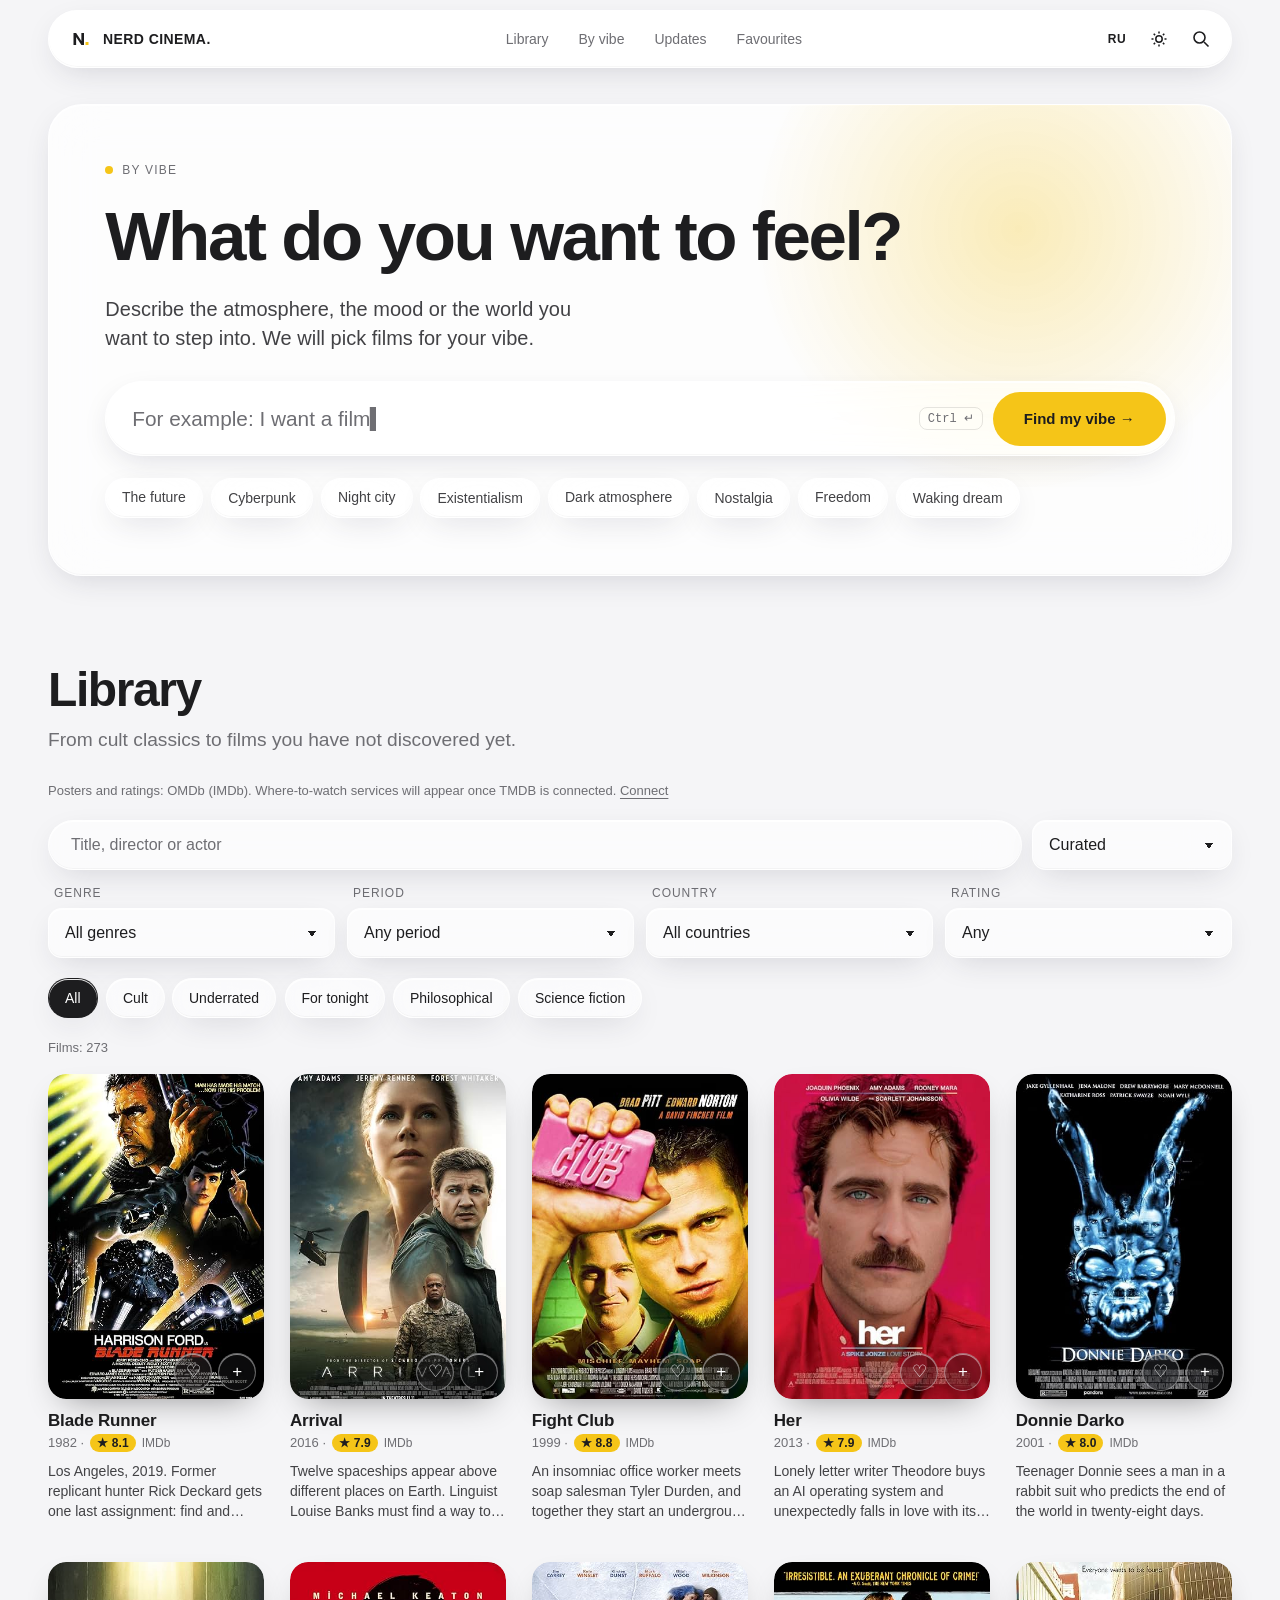
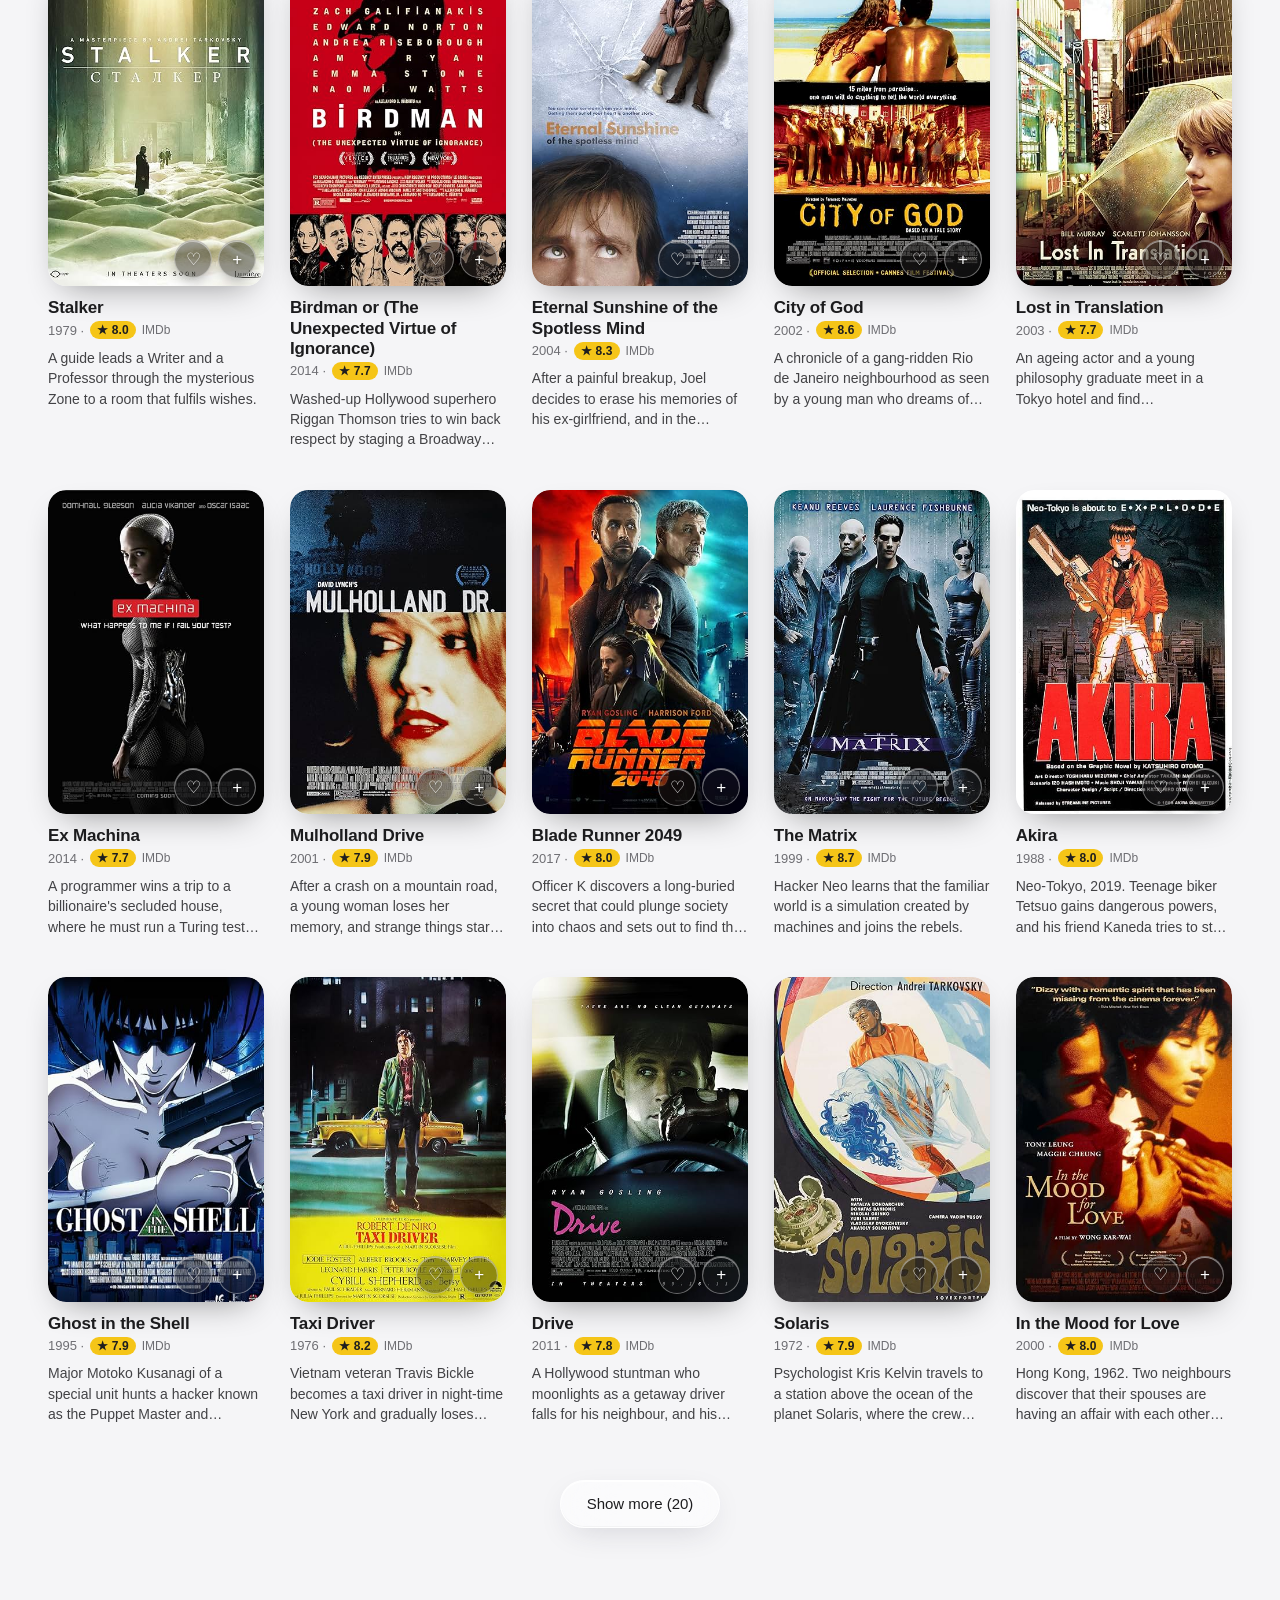
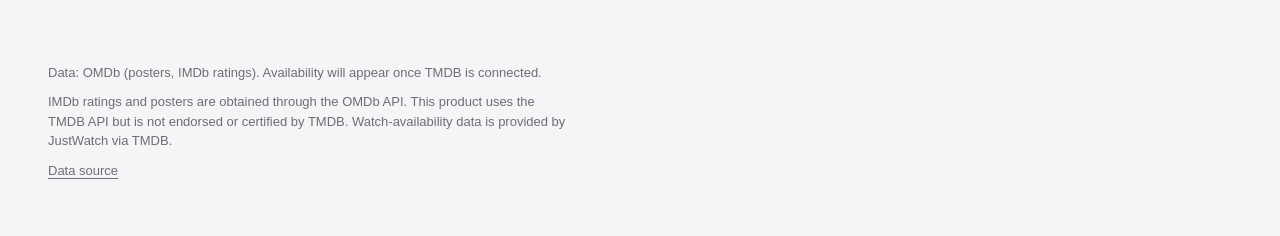
==== commit 05934106: "NERD CINEMA.: постеры в репозитории (269 файлов), рейтинги из открытых данных IMDb — сайт не зависит" ====
--- a/film/index.html
+++ b/film/index.html
@@ -17,7 +17,6 @@
     document.documentElement.dataset.theme = t;
   })();
 </script>
-<link rel="preconnect" href="https://m.media-amazon.com" crossorigin>
 <link rel="preload" href="assets/posters.json" as="fetch" crossorigin>
 <link rel="stylesheet" href="assets/styles.css">
 </head>
